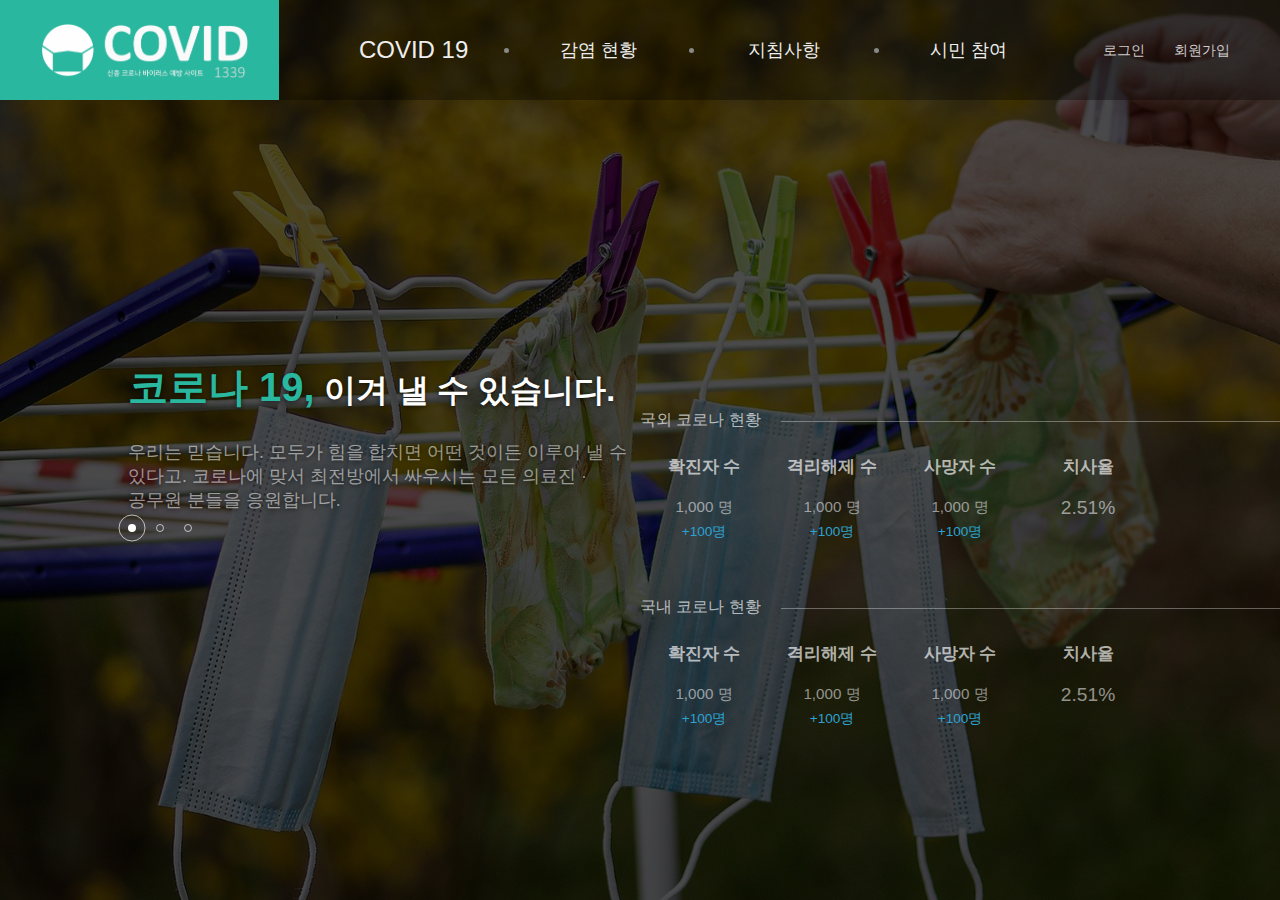
==== index.html @ b7e50344 "Complete index page layout" ====
<!--
    # 디자인 콘셉
    가독성이 높고 세련된 디자인

-->


<!DOCTYPE html>
<html lang="en">
<head>
    <meta charset="UTF-8">
    <meta name="viewport" content="width=device-width, initial-scale=1.0">
    <title>COVID 1339 | 신종 코로나 바이러스</title>
    <link rel="stylesheet" href="css/style.css">
    <link rel="icon" href="images/Slogo.png">
</head>
<body>
    <!-- HEADER -->
    <header class="index">
        <div class="h-100 d-flex justify-content-between align-items-center">
            <a class="logo" href="index.html">
                <img src="./images/Wlogo.png" alt="COVID 1339" height="60">
            </a>
            <nav>
                <div class="nav-item">
                    <a href="#" class="fx-5">COVID 19</a>
                    <div class="sub">
                        <a href="#">코로나 바로알기</a>
                        <a href="#">환자 치료 및 관리</a>
                    </div>
                </div>
                <div class="nav-circle"></div>
                <div class="nav-item">
                    <a href="#">감염 현황</a>
                </div>
                <div class="nav-circle"></div>
                <div class="nav-item">
                    <a href="#">지침사항</a>
                    <div class="sub">
                        <a href="#">일반인</a>
                        <a href="#">입국인 및 해외여행객</a>
                        <a href="#">자가격리자</a>
                        <a href="#">기업 및 시장</a>
                    </div>
                </div>
                <div class="nav-circle"></div>
                <div class="nav-item">
                    <a href="#">시민 참여</a>
                    <div class="sub">
                        <a href="#">시민 우편함</a>
                        <a href="#">잠시 멈춤 캠페인</a>
                    </div>
                </div>
            </nav>
            <div class="auth-area text-white fx-n2 mr-5">
                <a href="#" class="mr-4">로그인</a>
                <a href="#">회원가입</a>
            </div>
        </div>
    </header>
    <!-- /HEADER -->
    <!-- VISUAL -->
    <div class="visual">
        <div class="images">
            <img src="./images/Visual-1.png" alt="image-1">
            <img src="./images/Visual-2.png" alt="image-2">
            <img src="./images/Visual-3.png" alt="image-3">
        </div>
        <div class="contents">
            <!-- TESTS -->
            <div class="texts">
                <div class="text-group">
                    <p class="text-white fx-7 text-shadow font-weight-bolder">
                        <span class="text-green fx-8">코로나 19,</span>
                        이겨 낼 수 있습니다.
                    </p>
                    <p class="text-pale-white fx-2 text-shadow mt-4">
                        우리는 믿습니다. 모두가 힘을 합치면 어떤 것이든 이루어 낼 수 있다고. 
                        코로나에 맞서 최전방에서 싸우시는 모든 의료진 · 공무원 분들을 응원합니다.
                    </p>
                </div>
            </div>
            <!-- SLIDE BUTTON -->
            <div class="buttons">
                <button class="active"></button>
                <button></button>
                <button></button>
            </div>
        </div>
        <!-- TABLES -->
        <div class="tables">
            <!-- 국외 -->
            <div class="table-group">
                <div class="t-title">국외 코로나 현황</div>
                <div class="table">
                    <div class="t-head">확진자 수</div>
                    <div class="t-head">격리해제 수</div>
                    <div class="t-head">사망자 수</div>
                    <div class="t-head">치사율</div>
                    <div class="t-body">
                        <div class="fx-n1 text-pale-white mb-1">1,000 명</div>
                        <div class="fx-n3 text-blue">+100명</div>
                    </div>
                    <div class="t-body">
                        <div class="fx-n1 text-pale-white mb-1">1,000 명</div>
                        <div class="fx-n3 text-blue">+100명</div>
                    </div>
                    <div class="t-body">
                        <div class="fx-n1 text-pale-white mb-1">1,000 명</div>
                        <div class="fx-n3 text-blue">+100명</div>
                    </div>
                    <div class="t-body">
                        <div class="fx-3 text-pale-white mb-1">2.51%</div>
                    </div>
                </div>
            </div>
            <!-- 국내 -->
            <div class="table-group mt-5">
                <div class="t-title">국내 코로나 현황</div>
                <div class="table">
                    <div class="t-head">확진자 수</div>
                    <div class="t-head">격리해제 수</div>
                    <div class="t-head">사망자 수</div>
                    <div class="t-head">치사율</div>
                    <div class="t-body">
                        <div class="fx-n1 text-pale-white mb-1">1,000 명</div>
                        <div class="fx-n3 text-blue">+100명</div>
                    </div>
                    <div class="t-body">
                        <div class="fx-n1 text-pale-white mb-1">1,000 명</div>
                        <div class="fx-n3 text-blue">+100명</div>
                    </div>
                    <div class="t-body">
                        <div class="fx-n1 text-pale-white mb-1">1,000 명</div>
                        <div class="fx-n3 text-blue">+100명</div>
                    </div>
                    <div class="t-body">
                        <div class="fx-3 text-pale-white mb-1">2.51%</div>
                    </div>
                </div>
            </div>
        </div>
    </div>
    <!-- /VISUAL -->
</body>
</html>
---- css/style.css ----
@charset "UTF-8";

* {
    margin: 0;
    padding: 0;
    box-sizing: border-box;
    font-family: "Calibri", "나눔고딕", sans-serif;
    color: #333;
}
ol, ul { list-style: none; }
a, label, button { cursor: pointer; }
a, a:hover { color: inherit; text-decoration: none; }
p { word-break: keep-all; }

.wrap { max-width: calc(100% - 80px); margin: 0 auto; }
.container { max-width: 1140px; margin: 0 auto; }

/* HEADER */

header {
    position: absolute;
    width: 100%;
    height: 100px;
    z-index: 100;
    background-color: #0005; 
}



header .logo {
    display: inline-block;
    height: 100%;
    padding-left: 40px;
    padding-right: 30px;
    display: flex;
    justify-content: center;
    align-items: center;
    background-color: #2ab79f;
}

nav {
    display: flex;
    align-items: center;
    height: 100%;
}

nav .nav-circle {
    width: 5px;
    height: 5px;
    border-radius: 50%;
    background: #888;
}

nav .nav-item {
    width: 180px;
    height: 100%;
    position: relative;
    display: flex;
    justify-content: center;
    align-items: center;
    cursor: pointer;
}

nav .nav-item > a {
    font-size: 1.1rem;
    color: #eee;
}

nav .sub {
    background-color: #fff;
    position: absolute;
    left: calc(50% - 90px);
    top: calc(100% + 20px);
    width: 100%;
    display: flex;
    flex-direction: column;
    transform: translateY(-20px);
    opacity: 0;
    pointer-events: none;
    transition: 0.2s;
}
nav .sub::before {
    content: '';
    position: absolute;
    left: 0;
    top: -20px;
    height: 20px;
    width: 100%;
}
nav .sub::after {
    content: '';
    position: absolute;
    left: 50%;
    top: -5px;
    z-index: -1;
    width: 10px;
    height: 10px;
    background-color: #fff;
    transform: rotate(45deg);
    transform-origin: center center;
}

nav .sub a {
    display: inline-block;
    width: 100%;
    height: 55px;
    line-height: 55px;
    font-size: 0.95rem;
    text-align: center;
    color: #555;
}
nav .sub a:not(:first-child) { border-top: 1px solid #eee; }

.nav-item:hover > a { color: #2ca2d1; }
.nav-item:hover .sub {
    transform: translateY(0);
    opacity: 1;
    transition: 0.3s;
    pointer-events: all;
}
.sub a:hover {
    background-color: #eee;
    color: #2ca2d1;
}



.auth-area a {
    color: #ccc;
}

.auth-area a:hover { color: #fff; }

/* /HEADER */

/* VISUAL */
.visual {
    position: relative;
    width: 100%;
    height: 100vh;
    overflow: hidden;
}
.visual .contents {
    position: absolute;
    left: 10vw;
    top: 40vh;
}

/* VISUAL - images */

.visual .images img::before {
    content: '';
    position: absolute;
    left: 0;
    top: 0;
    width: 100%;
    height: 100px;
    filter: blur(10px);
}

.visual .images, .visual .images img {
    position: absolute;
    width: 100%; height: 100%;
    left: 0; top: 0;
}

.visual .images {
    background-color: #000;
    filter: brightness(30%);
}

.visual .images img {
    object-fit: cover;
    object-position: center top;
    animation: slide 24s infinite;
}

.visual .images img:nth-child(1){ animation-delay: -8s; }
.visual .images img:nth-child(3){ animation-delay: -16s; }

@keyframes slide {
    0%      { transform: translateY(-100%); opacity: 0; }
    20.833% { transform: translateY(-100%); opacity: 0; }
    33.333% { transform: translateY(0%); opacity: 1; }
    54.166% { transform: translateY(0%); opacity: 1; }
    66.666% { transform: translateY(100%); opacity: 0; }
    100%    { transform: translateY(100%); opacity: 0; }
}

/* VISUAL - texts */

.visual .texts {
    position: relative;
    left: 0;
    top: 0;
    width: 40vw;
    height: 9rem;
}

.visual .text-group {
    width: 100%;
    height: 300px;
}

/* VISUAL - buttons */
.visual .buttons {
    margin-top: 20px;
    width: calc(8px * 3 + 20px * 2);
    display: flex;
    justify-content: space-between;
    align-items: center;
}

.visual .buttons button {
    position: relative;
    width: 8px;
    height: 8px;
    border-radius: 50%;
    border: 1px solid #fffa;
    background-color: transparent;
}

.visual .buttons button::after {
    content: '';
    position: absolute;
    left: 50%;
    top: 50%;
    transform: translate(-50%, -50%);
    width: 8px;
    height: 8px;
    border-radius: 50%;
    border: 1px solid #fffa;
    opacity: 0;
    transition: 0.4s;
}

.visual .buttons button.active {
    background-color: #fff;
    border: none;
}

.visual .buttons button.active::after {
    opacity: 1;
    width: 25px;
    height: 25px;
}


/* VISUAL - tables */

.visual .tables {
    position: absolute;
    right: 10vw;
    bottom: 10vh;
    width: 40vw;
    height: 400px;
}

.visual .t-title {
    margin-bottom: 1em;
    color: #fffa;
    position: relative;
    display: inline-block;
}

.visual .t-title::after {
    content: '';
    position: absolute;
    margin-left: 20px;
    left: 100%;
    top: 50%;
    width: 50vw;
    height: 1px;
    background-color: #fff5;
}

.visual .table {
    display: flex;
    flex-wrap: wrap;
}

.visual .table .t-head {
    flex: 0 0 25%;
    max-width: 25%;
    height: 40px;
    line-height: 40px;
    text-align: center;
    font-size: 1.05em;
    font-weight: bolder;
    color: #fffa;
}

.visual .table .t-body {
    flex: 0 0 25%;
    max-width: 25%;
    height: 60px;
    padding: 10px;
    text-align: center;
}

/* /VISUAL */


/* COMMON */
.float-left { float: left; }
.float-right { float: right; }
.clear-both { clear: both; }

.position-absolute { position: absolute; }
.position-relative { position: relative; }

.d-none { display: none; }
.d-block { display: block; }

.d-flex { display: flex; }
.justify-content-center { justify-content: center; }
.justify-content-between { justify-content: space-between; }
.justify-content-around { justify-content: space-around; }
.align-items-start { align-items: flex-start; }
.align-items-center { align-items: center; }
.align-items-end { align-items: flex-end; }

.flex-wrap { flex-wrap : wrap; }
.flex-row-reverse { flex-direction: row-reverse; }
.flex-column { flex-direction: column; }

.flex-center {
    display: flex; justify-content: center; align-items: center;
}

.text-left { text-align: left; }
.text-center { text-align: center; }
.text-right { text-align: right; }

.text-shadow { text-shadow: 0 1px 5px #000a; }

.border { border: 1px solid; }
.border-top { border-top: 1px solid; }
.border-bottom { border-bottom: 1px solid; }
.border-left { border-left: 1px solid; }
.border-right { border-right: 1px solid; }

.bg-white { background-color: #fff; }
.bg-black { background-color: #333; }
.bg-pale-white { background-color: #fcfcfc; }
.bg-pale-black { background-color: #555; }
.bg-muted { background-color: #888; }
.bg-blue { background-color: #2ca2d1; }
.bg-green { background-color: #2ab79f; }

.text-white { color: #fff; }
.text-black { color: #333; }
.text-pale-white { color: #fff8; }
.text-pale-black { color: #555; }
.text-muted { color: #888; }
.text-blue { color: #2ca2d1; }
.text-green { color: #2ab79f; }

.border-white { border-color: #fff; }
.border-black { border-color: #333; }
.border-pale-white { border-color: #fcfcfc; }
.border-pale-black { border-color: #555; }
.border-muted { border-color: #888; }
.border-blue { border-color: #2ca2d1; }
.border-green { border-color: #2ab79f; }

.bg-white { background-color: #fff; }
.bg-black { background-color: #333; }
.bg-pale-white { background-color: #fcfcfc; }
.bg-pale-black { background-color: #555; }
.bg-muted { background-color: #888; }
.bg-blue { background-color: #2ca2d1; }
.bg-green { background-color: #2ab79f; }

.font-weight-bolder { font-weight: bolder; }
.font-weight-bold { font-weight: bold; }
.font-weight-lighter { font-weight: lighter; }


.wx-30 { width: 30px; }
.wx-40 { width: 40px; }
.wx-50 { width: 50px; }
.wx-60 { width: 60px; }
.wx-80 { width: 80px; }
.wx-100 { width: 100px; }
.wx-200 { width: 200px; }
.wx-300 { width: 300px; }
.wx-400 { width: 400px; }
.wx-500 { width: 500px; }

.hx-30 { height: 30px; }
.hx-40 { height: 40px; }
.hx-50 { height: 50px; }
.hx-60 { height: 60px; }
.hx-80 { height: 80px; }
.hx-100 { height: 100px; }
.hx-200 { height: 200px; }
.hx-300 { height: 300px; }
.hx-400 { height: 400px; }
.hx-500 { height: 500px; }

.w-100 { width: 100%; }
.h-100 { height: 100%; }

.fx-n4 { font-size: 0.8rem!important; }
.fx-n3 { font-size: 0.85rem!important; }
.fx-n2 { font-size: 0.9rem!important; }
.fx-n1 { font-size: 0.95rem!important; }

.fx-1 { font-size: 1rem!important; }
.fx-2 { font-size: 1.1rem!important; }
.fx-3 { font-size: 1.2rem!important; }
.fx-4 { font-size: 1.3rem!important; }
.fx-5 { font-size: 1.5rem!important; }
.fx-6 { font-size: 1.7rem!important; }
.fx-7 { font-size: 2rem!important; }
.fx-8 { font-size: 2.5rem!important; }
.fx-9 { font-size: 3rem!important; }


.m-0 { margin: 0!important; }
.m-1 { margin: 5px!important; }
.m-2 { margin: 10px!important; }
.m-3 { margin: 15px!important; }
.m-4 { margin: 25px!important; }
.m-5 { margin: 50px!important; }

.my-0 { margin-top: 0!important; margin-bottom: 0!important; }
.my-1 { margin-top: 5px!important; margin-bottom: 5px!important; }
.my-2 { margin-top: 10px!important; margin-bottom: 10px!important; }
.my-3 { margin-top: 15px!important; margin-bottom: 15px!important; }
.my-4 { margin-top: 25px!important; margin-bottom: 25px!important; }
.my-5 { margin-top: 50px!important; margin-bottom: 50px!important; }

.mx-auto { margin: 0 auto!important; }
.mx-0 { margin-right: 0!important; margin-left: 0!important; }
.mx-1 { margin-right: 5px!important; margin-left: 5px!important; }
.mx-2 { margin-right: 10px!important; margin-left: 10px!important; }
.mx-3 { margin-right: 15px!important; margin-left: 15px!important; }
.mx-4 { margin-right: 25px!important; margin-left: 25px!important; }
.mx-5 { margin-right: 50px!important; margin-left: 50px!important; }

.mt-0 { margin-top: 0!important; }
.mt-1 { margin-top: 5px!important; }
.mt-2 { margin-top: 10px!important; }
.mt-3 { margin-top: 15px!important; }
.mt-4 { margin-top: 25px!important; }
.mt-5 { margin-top: 50px!important; }

.ml-0 { margin-left: 0!important; }
.ml-1 { margin-left: 5px!important; }
.ml-2 { margin-left: 10px!important; }
.ml-3 { margin-left: 15px!important; }
.ml-4 { margin-left: 25px!important; }
.ml-5 { margin-left: 50px!important; }

.mb-0 { margin-bottom: 0!important; }
.mb-1 { margin-bottom: 5px!important; }
.mb-2 { margin-bottom: 10px!important; }
.mb-3 { margin-bottom: 15px!important; }
.mb-4 { margin-bottom: 25px!important; }
.mb-5 { margin-bottom: 50px!important; }

.mr-0 { margin-right: 0!important; }
.mr-1 { margin-right: 5px!important; }
.mr-2 { margin-right: 10px!important; }
.mr-3 { margin-right: 15px!important; }
.mr-4 { margin-right: 25px!important; }
.mr-5 { margin-right: 50px!important; }


.p-0 { padding: 0!important; }
.p-1 { padding: 5px!important; }
.p-2 { padding: 10px!important; }
.p-3 { padding: 15px!important; }
.p-4 { padding: 25px!important; }
.p-5 { padding: 50px!important; }

.py-0 { padding-top: 0!important; padding-bottom: 0!important; }
.py-1 { padding-top: 5px!important; padding-bottom: 5px!important; }
.py-2 { padding-top: 10px!important; padding-bottom: 10px!important; }
.py-3 { padding-top: 15px!important; padding-bottom: 15px!important; }
.py-4 { padding-top: 25px!important; padding-bottom: 25px!important; }
.py-5 { padding-top: 50px!important; padding-bottom: 50px!important; }

.px-auto { padding: 0 auto!important; }
.px-0 { padding-right: 0!important; padding-left: 0!important; }
.px-1 { padding-right: 5px!important; padding-left: 5px!important; }
.px-2 { padding-right: 10px!important; padding-left: 10px!important; }
.px-3 { padding-right: 15px!important; padding-left: 15px!important; }
.px-4 { padding-right: 25px!important; padding-left: 25px!important; }
.px-5 { padding-right: 50px!important; padding-left: 50px!important; }

.pt-0 { padding-top: 0!important; }
.pt-1 { padding-top: 5px!important; }
.pt-2 { padding-top: 10px!important; }
.pt-3 { padding-top: 15px!important; }
.pt-4 { padding-top: 25px!important; }
.pt-5 { padding-top: 50px!important; }

.pl-0 { padding-left: 0!important; }
.pl-1 { padding-left: 5px!important; }
.pl-2 { padding-left: 10px!important; }
.pl-3 { padding-left: 15px!important; }
.pl-4 { padding-left: 25px!important; }
.pl-5 { padding-left: 50px!important; }

.pb-0 { padding-bottom: 0!important; }
.pb-1 { padding-bottom: 5px!important; }
.pb-2 { padding-bottom: 10px!important; }
.pb-3 { padding-bottom: 15px!important; }
.pb-4 { padding-bottom: 25px!important; }
.pb-5 { padding-bottom: 50px!important; }

.pr-0 { padding-right: 0!important; }
.pr-1 { padding-right: 5px!important; }
.pr-2 { padding-right: 10px!important; }
.pr-3 { padding-right: 15px!important; }
.pr-4 { padding-right: 25px!important; }
.pr-5 { padding-right: 50px!important; }


.row { display: flex; flex-wrap: wrap; }

.col-1 { flex: calc(1 * 100 / 12); max-width: calc(1 * 100 / 12); }
.col-2 { flex: calc(2 * 100 / 12); max-width: calc(2 * 100 / 12); }
.col-3 { flex: calc(3 * 100 / 12); max-width: calc(3 * 100 / 12); }
.col-4 { flex: calc(4 * 100 / 12); max-width: calc(4 * 100 / 12); }
.col-5 { flex: calc(5 * 100 / 12); max-width: calc(5 * 100 / 12); }
.col-6 { flex: calc(6 * 100 / 12); max-width: calc(6 * 100 / 12); }
.col-7 { flex: calc(7 * 100 / 12); max-width: calc(7 * 100 / 12); }
.col-8 { flex: calc(8 * 100 / 12); max-width: calc(8 * 100 / 12); }
.col-9 { flex: calc(9 * 100 / 12); max-width: calc(9 * 100 / 12); }
.col-10 { flex: calc(10 * 100 / 12); max-width: calc(10 * 100 / 12); }
.col-11 { flex: calc(11 * 100 / 12); max-width: calc(11 * 100 / 12); }
.col-12 { flex: calc(12 * 100 / 12); max-width: calc(12 * 100 / 12); }


/* /COMMON */
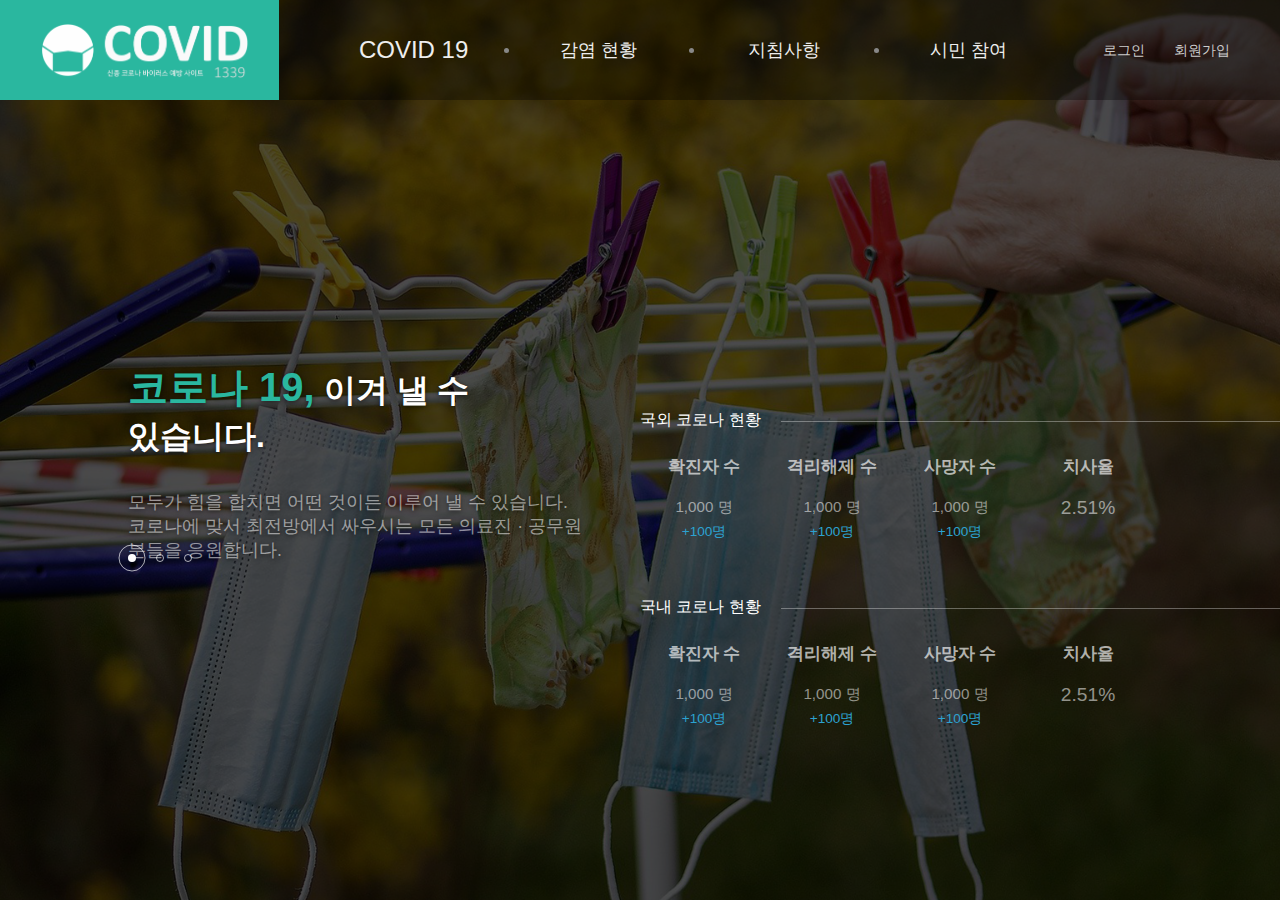
==== commit 402a5aab: "edit visual message" ====
--- a/index.html
+++ b/index.html
@@ -68,20 +68,20 @@
         </div>
         <div class="contents">
             <!-- TESTS -->
-            <div class="texts">
+            <div class="texts pr-4">
                 <div class="text-group">
                     <p class="text-white fx-7 text-shadow font-weight-bolder">
                         <span class="text-green fx-8">코로나 19,</span>
                         이겨 낼 수 있습니다.
                     </p>
-                    <p class="text-pale-white fx-2 text-shadow mt-4">
-                        우리는 믿습니다. 모두가 힘을 합치면 어떤 것이든 이루어 낼 수 있다고. 
+                    <p class="text-pale-white fx-2 text-shadow mt-2 pre-line">
+                        모두가 힘을 합치면 어떤 것이든 이루어 낼 수 있습니다. 
                         코로나에 맞서 최전방에서 싸우시는 모든 의료진 · 공무원 분들을 응원합니다.
                     </p>
                 </div>
             </div>
             <!-- SLIDE BUTTON -->
-            <div class="buttons">
+            <div class="buttons mt-5">
                 <button class="active"></button>
                 <button></button>
                 <button></button>
--- a/css/style.css
+++ b/css/style.css
@@ -204,7 +204,6 @@
 
 /* VISUAL - buttons */
 .visual .buttons {
-    margin-top: 20px;
     width: calc(8px * 3 + 20px * 2);
     display: flex;
     justify-content: space-between;
@@ -258,7 +257,7 @@
 
 .visual .t-title {
     margin-bottom: 1em;
-    color: #fffa;
+    color: #fff;
     position: relative;
     display: inline-block;
 }
@@ -302,6 +301,9 @@
 
 
 /* COMMON */
+.pre-line { white-space: pre-line; }
+.normal-line { white-space: normal; }
+
 .float-left { float: left; }
 .float-right { float: right; }
 .clear-both { clear: both; }
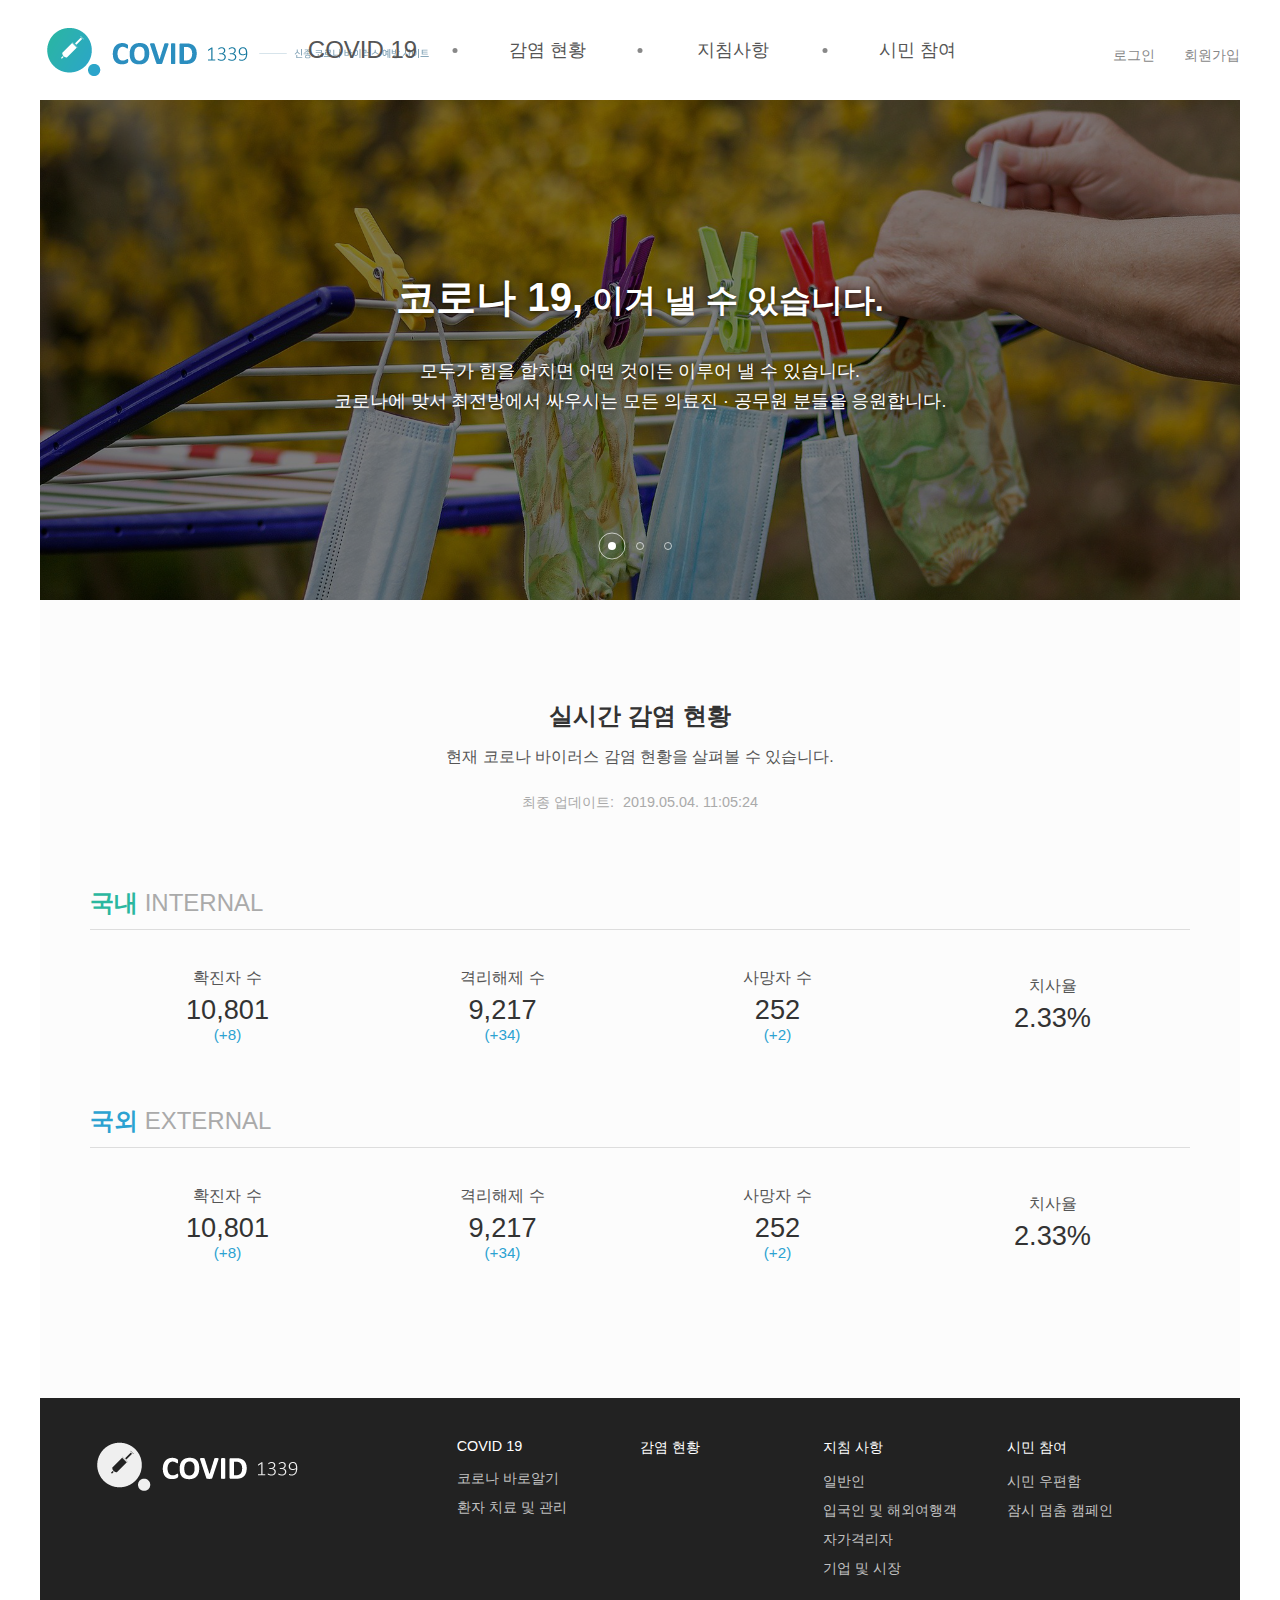
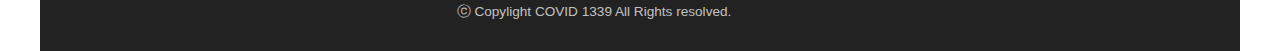
==== commit 64073603: "Add index page(.version 2)" ====
--- a/index.html
+++ b/index.html
@@ -17,11 +17,11 @@
 <body>
     <!-- HEADER -->
     <header class="index">
-        <div class="h-100 d-flex justify-content-between align-items-center">
+        <div class="wrap h-100 d-flex justify-content-between align-items-center">
             <a class="logo" href="index.html">
-                <img src="./images/Wlogo.png" alt="COVID 1339" height="60">
+                <img src="./images/logo.png" alt="COVID 1339">
             </a>
-            <nav>
+            <nav class="position-center">
                 <div class="nav-item">
                     <a href="#" class="fx-5">COVID 19</a>
                     <div class="sub">
@@ -52,95 +52,181 @@
                     </div>
                 </div>
             </nav>
-            <div class="auth-area text-white fx-n2 mr-5">
+            <div class="auth-area text-white fx-n2">
                 <a href="#" class="mr-4">로그인</a>
                 <a href="#">회원가입</a>
             </div>
         </div>
     </header>
     <!-- /HEADER -->
-    <!-- VISUAL -->
-    <div class="visual">
-        <div class="images">
-            <img src="./images/Visual-1.png" alt="image-1">
-            <img src="./images/Visual-2.png" alt="image-2">
-            <img src="./images/Visual-3.png" alt="image-3">
-        </div>
-        <div class="contents">
-            <!-- TESTS -->
-            <div class="texts pr-4">
-                <div class="text-group">
-                    <p class="text-white fx-7 text-shadow font-weight-bolder">
-                        <span class="text-green fx-8">코로나 19,</span>
-                        이겨 낼 수 있습니다.
-                    </p>
-                    <p class="text-pale-white fx-2 text-shadow mt-2 pre-line">
-                        모두가 힘을 합치면 어떤 것이든 이루어 낼 수 있습니다. 
-                        코로나에 맞서 최전방에서 싸우시는 모든 의료진 · 공무원 분들을 응원합니다.
-                    </p>
+    <div class="wrap">
+        <!-- VISUAL -->
+        <div class="visual">
+            <div class="images">
+                <img src="./images/Visual-1.png" alt="image-1">
+                <img src="./images/Visual-2.png" alt="image-2">
+                <img src="./images/Visual-3.png" alt="image-3">
+            </div>
+            <div class="container h-100">
+                <!-- TESTS -->
+                <div class="texts pr-4">
+                    <div class="text-group">
+                        <p class="text-white fx-7 text-shadow font-weight-bolder">
+                            <span class="text-white fx-8">코로나 19,</span>
+                            이겨 낼 수 있습니다.
+                        </p>
+                        <p class="text-white fx-2 text-shadow pre-line">
+                            모두가 힘을 합치면 어떤 것이든 이루어 낼 수 있습니다. 
+                            코로나에 맞서 최전방에서 싸우시는 모든 의료진 · 공무원 분들을 응원합니다.
+                        </p>
+                    </div>
+                    <div class="text-group d-none">
+                        <p class="text-white fx-7 text-shadow font-weight-bolder">
+                            <span class="text-white fx-8">5월 6일부터,</span>
+                             생활 속 거리 두기
+                        </p>
+                        <p class="text-white fx-2 text-shadow pre-line">
+                            코로나 잠복 시기 2주, 아직 방심할 수 없습니다.
+                            방역지침을 준수하여 대한민국이 코로나를 이겨낼 수 있도록 함께해 주세요.
+                        </p>
+                    </div>
+                    <div class="text-group d-none">
+                        <p class="text-white fx-7 text-shadow font-weight-bolder">
+                            <span class="text-white fx-8">생활속 거리 두기,</span>
+                             어떻게 실천하나요?
+                        </p>
+                        <p class="text-white fx-2 text-shadow pre-line">
+                            생활 속 거리 두기는 일상생활과 경제·사회활동을 영위하면서도
+                            감염 예방 활동을 지속해나가는 새로운 일상의 장기적, 지속적 방역체계입니다.
+                        </p>
+                    </div>
                 </div>
             </div>
             <!-- SLIDE BUTTON -->
-            <div class="buttons mt-5">
+            <div class="buttons">
                 <button class="active"></button>
                 <button></button>
                 <button></button>
             </div>
         </div>
+        <!-- /VISUAL -->
         <!-- TABLES -->
-        <div class="tables">
-            <!-- 국외 -->
-            <div class="table-group">
-                <div class="t-title">국외 코로나 현황</div>
-                <div class="table">
-                    <div class="t-head">확진자 수</div>
-                    <div class="t-head">격리해제 수</div>
-                    <div class="t-head">사망자 수</div>
-                    <div class="t-head">치사율</div>
-                    <div class="t-body">
-                        <div class="fx-n1 text-pale-white mb-1">1,000 명</div>
-                        <div class="fx-n3 text-blue">+100명</div>
-                    </div>
-                    <div class="t-body">
-                        <div class="fx-n1 text-pale-white mb-1">1,000 명</div>
-                        <div class="fx-n3 text-blue">+100명</div>
-                    </div>
-                    <div class="t-body">
-                        <div class="fx-n1 text-pale-white mb-1">1,000 명</div>
-                        <div class="fx-n3 text-blue">+100명</div>
-                    </div>
-                    <div class="t-body">
-                        <div class="fx-3 text-pale-white mb-1">2.51%</div>
-                    </div>
-                </div>
-            </div>
-            <!-- 국내 -->
-            <div class="table-group mt-5">
-                <div class="t-title">국내 코로나 현황</div>
-                <div class="table">
-                    <div class="t-head">확진자 수</div>
-                    <div class="t-head">격리해제 수</div>
-                    <div class="t-head">사망자 수</div>
-                    <div class="t-head">치사율</div>
-                    <div class="t-body">
-                        <div class="fx-n1 text-pale-white mb-1">1,000 명</div>
-                        <div class="fx-n3 text-blue">+100명</div>
-                    </div>
-                    <div class="t-body">
-                        <div class="fx-n1 text-pale-white mb-1">1,000 명</div>
-                        <div class="fx-n3 text-blue">+100명</div>
-                    </div>
-                    <div class="t-body">
-                        <div class="fx-n1 text-pale-white mb-1">1,000 명</div>
-                        <div class="fx-n3 text-blue">+100명</div>
-                    </div>
-                    <div class="t-body">
-                        <div class="fx-3 text-pale-white mb-1">2.51%</div>
+        <div class="tables bg-pale-white">
+            <div class="container padding">
+                <div class="mb-5 text-center">
+                    <div class="fx-5 font-weight-bolder">실시간 감염 현황</div>
+                    <p class="mt-3 text-pale-black">현재 코로나 바이러스 감염 현황을 살펴볼 수 있습니다.</p>
+                    <p class="mt-4 text-muted fx-n2">최종 업데이트: <span class="ml-1 text-muted">2019.05.04. 11:05:24</span></p>
+                </div>
+                <div class="py-4">
+                    <div class="fx-5">
+                        <span class="font-weight-bolder text-green">국내</span>
+                        <span class="font-weight-lighter text-muted">INTERNAL</span>
+                    </div>
+                    <hr class="mt-2 mb-4">
+                    <div class="row">
+                        <div class="col-3 hx-100 flex-center flex-column">
+                            <div class="fx-1 text-pale-black">확진자 수</div>
+                            <div class="fx-6 text-black mt-1">10,801</div>
+                            <div class="fx-n1 text-blue">(+8)</div>
+                        </div>
+                        <div class="col-3 hx-100 flex-center flex-column">
+                            <div class="fx-1 text-pale-black">격리해제 수</div>
+                            <div class="fx-6 text-black mt-1">9,217</div>
+                            <div class="fx-n1 text-blue">(+34)</div>
+                        </div>
+                        <div class="col-3 hx-100 flex-center flex-column">
+                            <div class="fx-1 text-pale-black">사망자 수</div>
+                            <div class="fx-6 text-black mt-1">252</div>
+                            <div class="fx-n1 text-blue">(+2)</div>
+                        </div>
+                        <div class="col-3 hx-100 flex-center flex-column">
+                            <div class="fx-1 text-pale-black">치사율</div>
+                            <div class="fx-6 text-black mt-1">2.33%</div>
+                        </div>
+                    </div>
+                    <div class="fx-5 mt-5">
+                        <span class="font-weight-bolder text-blue">국외</span>
+                        <span class="font-weight-lighter text-muted">EXTERNAL</span>
+                    </div>
+                    <hr class="mt-2 mb-4">
+                    <div class="row">
+                        <div class="col-3 hx-100 flex-center flex-column">
+                            <div class="fx-1 text-pale-black">확진자 수</div>
+                            <div class="fx-6 text-black mt-1">10,801</div>
+                            <div class="fx-n1 text-blue">(+8)</div>
+                        </div>
+                        <div class="col-3 hx-100 flex-center flex-column">
+                            <div class="fx-1 text-pale-black">격리해제 수</div>
+                            <div class="fx-6 text-black mt-1">9,217</div>
+                            <div class="fx-n1 text-blue">(+34)</div>
+                        </div>
+                        <div class="col-3 hx-100 flex-center flex-column">
+                            <div class="fx-1 text-pale-black">사망자 수</div>
+                            <div class="fx-6 text-black mt-1">252</div>
+                            <div class="fx-n1 text-blue">(+2)</div>
+                        </div>
+                        <div class="col-3 hx-100 flex-center flex-column">
+                            <div class="fx-1 text-pale-black">치사율</div>
+                            <div class="fx-6 text-black mt-1">2.33%</div>
+                        </div>
                     </div>
                 </div>
             </div>
         </div>
+        <!-- /TABLES -->
+        <!-- FOOTER -->
+        <footer>
+            <div class="container">
+                <div class="row align-items-start">
+                    <div class="col-4">
+                        <img src="./images/Wlogo.png" alt="COVID 1339">
+                    </div>
+                    <div class="col-8">
+                        <div class="d-flex fx-n2 text-pale-white">
+                            <div class="col-3">
+                                <div class="text-white">COVID 19</div>
+                                <div class="text-pale-white mt-3"> 
+                                    <a href="#">코로나 바로알기</a>
+                                </div>
+                                <div class="text-pale-white mt-2"> 
+                                    <a href="#">환자 치료 및 관리</a>
+                                </div>
+                            </div>
+                            <div class="col-3">
+                                <div class="text-white">감염 현황</div>
+                            </div>
+                            <div class="col-3">
+                                <div class="text-white">지침 사항</div>
+                                <div class="text-pale-white mt-3"> 
+                                    <a href="#">일반인</a>
+                                </div>
+                                <div class="text-pale-white mt-2"> 
+                                    <a href="#">입국인 및 해외여행객</a>
+                                </div>
+                                <div class="text-pale-white mt-2"> 
+                                    <a href="#">자가격리자</a>
+                                </div>
+                                <div class="text-pale-white mt-2"> 
+                                    <a href="#">기업 및 시장</a>
+                                </div>
+                            </div>
+                            <div class="col-3">
+                                <div class="text-white">시민 참여</div>
+                                <div class="text-pale-white mt-3"> 
+                                    <a href="#">시민 우편함</a>
+                                </div>
+                                <div class="text-pale-white mt-2"> 
+                                    <a href="#">잠시 멈춤 캠페인</a>
+                                </div>
+                            </div>
+                        </div>
+                        <p class="text-pale-white mt-4 fx-n3">ⓒ Copylight COVID 1339 All Rights resolved.</p>
+                    </div>
+                </div>
+            </div>
+        </footer>
+        <!-- /FOOTER -->
     </div>
-    <!-- /VISUAL -->
 </body>
 </html>--- a/css/style.css
+++ b/css/style.css
@@ -11,31 +11,21 @@
 a, label, button { cursor: pointer; }
 a, a:hover { color: inherit; text-decoration: none; }
 p { word-break: keep-all; }
+hr { width: 100%; height: 1px; border: none; background: #ddd; }
 
 .wrap { max-width: calc(100% - 80px); margin: 0 auto; }
-.container { max-width: 1140px; margin: 0 auto; }
+.container { max-width: 1140px; margin: 0 auto; padding: 0 20px; }
+.padding { padding-top: 100px; padding-bottom: 100px; }
 
 /* HEADER */
 
 header {
-    position: absolute;
     width: 100%;
     height: 100px;
     z-index: 100;
-    background-color: #0005; 
-}
-
-
-
-header .logo {
-    display: inline-block;
-    height: 100%;
-    padding-left: 40px;
-    padding-right: 30px;
-    display: flex;
-    justify-content: center;
-    align-items: center;
-    background-color: #2ab79f;
+    padding-top: 10px;
+    background-color: #fff;
+    position: relative;
 }
 
 nav {
@@ -63,7 +53,22 @@
 
 nav .nav-item > a {
     font-size: 1.1rem;
-    color: #eee;
+    color: #555;
+    position: relative;
+    transition: color 0.3s;
+}
+
+nav .nav-item > a::after {
+    content: '';
+    position: absolute;
+    left: 50%;
+    top: 100%;
+    transform: translateX(-50%);
+    width: 0;
+    height: 2px;
+    margin-top: 5px;
+    background-color: #2ca2d1;
+    transition: width 0.3s;
 }
 
 nav .sub {
@@ -112,6 +117,7 @@
 nav .sub a:not(:first-child) { border-top: 1px solid #eee; }
 
 .nav-item:hover > a { color: #2ca2d1; }
+.nav-item:hover > a::after { width: 100%; }
 .nav-item:hover .sub {
     transform: translateY(0);
     opacity: 1;
@@ -119,17 +125,17 @@
     pointer-events: all;
 }
 .sub a:hover {
-    background-color: #eee;
+    background-color: #f8f8f8;
     color: #2ca2d1;
 }
 
 
 
 .auth-area a {
-    color: #ccc;
-}
-
-.auth-area a:hover { color: #fff; }
+    color: #888;
+}
+
+.auth-area a:hover { color: #333; }
 
 /* /HEADER */
 
@@ -137,13 +143,8 @@
 .visual {
     position: relative;
     width: 100%;
-    height: 100vh;
+    height: 500px;
     overflow: hidden;
-}
-.visual .contents {
-    position: absolute;
-    left: 10vw;
-    top: 40vh;
 }
 
 /* VISUAL - images */
@@ -166,25 +167,12 @@
 
 .visual .images {
     background-color: #000;
-    filter: brightness(30%);
+    filter: brightness(50%);
 }
 
 .visual .images img {
     object-fit: cover;
     object-position: center top;
-    animation: slide 24s infinite;
-}
-
-.visual .images img:nth-child(1){ animation-delay: -8s; }
-.visual .images img:nth-child(3){ animation-delay: -16s; }
-
-@keyframes slide {
-    0%      { transform: translateY(-100%); opacity: 0; }
-    20.833% { transform: translateY(-100%); opacity: 0; }
-    33.333% { transform: translateY(0%); opacity: 1; }
-    54.166% { transform: translateY(0%); opacity: 1; }
-    66.666% { transform: translateY(100%); opacity: 0; }
-    100%    { transform: translateY(100%); opacity: 0; }
 }
 
 /* VISUAL - texts */
@@ -192,14 +180,21 @@
 .visual .texts {
     position: relative;
     left: 0;
-    top: 0;
-    width: 40vw;
-    height: 9rem;
+    top: 50%;
+    transform: translateY(-50%);
+    text-align: center;
+    height: 10rem;
+    overflow: hidden;
 }
 
 .visual .text-group {
-    width: 100%;
-    height: 300px;
+    position: absolute;
+    width: 100%;
+    height: 100%;
+}
+
+.visual p {
+    line-height: 1.7em;
 }
 
 /* VISUAL - buttons */
@@ -208,6 +203,10 @@
     display: flex;
     justify-content: space-between;
     align-items: center;
+    position: absolute;
+    left: 50%;
+    bottom: 50px;
+    transform: translateX(-50%);
 }
 
 .visual .buttons button {
@@ -244,60 +243,16 @@
     height: 25px;
 }
 
-
-/* VISUAL - tables */
-
-.visual .tables {
-    position: absolute;
-    right: 10vw;
-    bottom: 10vh;
-    width: 40vw;
-    height: 400px;
-}
-
-.visual .t-title {
-    margin-bottom: 1em;
-    color: #fff;
-    position: relative;
-    display: inline-block;
-}
-
-.visual .t-title::after {
-    content: '';
-    position: absolute;
-    margin-left: 20px;
-    left: 100%;
-    top: 50%;
-    width: 50vw;
-    height: 1px;
-    background-color: #fff5;
-}
-
-.visual .table {
-    display: flex;
-    flex-wrap: wrap;
-}
-
-.visual .table .t-head {
-    flex: 0 0 25%;
-    max-width: 25%;
-    height: 40px;
-    line-height: 40px;
-    text-align: center;
-    font-size: 1.05em;
-    font-weight: bolder;
-    color: #fffa;
-}
-
-.visual .table .t-body {
-    flex: 0 0 25%;
-    max-width: 25%;
-    height: 60px;
-    padding: 10px;
-    text-align: center;
-}
-
 /* /VISUAL */
+
+/* FOOTER */
+
+footer {
+    padding: 40px 0 30px;
+    background-color: #222;
+}
+
+/* /FOOTER */
 
 
 /* COMMON */
@@ -310,6 +265,7 @@
 
 .position-absolute { position: absolute; }
 .position-relative { position: relative; }
+.position-center { position: absolute; left: 50%; top: 50%; transform: translate(-50%, -50%) }
 
 .d-none { display: none; }
 .d-block { display: block; }
@@ -337,14 +293,14 @@
 .text-shadow { text-shadow: 0 1px 5px #000a; }
 
 .border { border: 1px solid; }
-.border-top { border-top: 1px solid; }
-.border-bottom { border-bottom: 1px solid; }
-.border-left { border-left: 1px solid; }
-.border-right { border-right: 1px solid; }
+.border-top { border-top: 1px solid #555; }
+.border-bottom { border-bottom: 1px solid #555; }
+.border-left { border-left: 1px solid #555; }
+.border-right { border-right: 1px solid #555; }
 
 .bg-white { background-color: #fff; }
 .bg-black { background-color: #333; }
-.bg-pale-white { background-color: #fcfcfc; }
+.bg-pale-white { background-color: #f1f1f1; }
 .bg-pale-black { background-color: #555; }
 .bg-muted { background-color: #888; }
 .bg-blue { background-color: #2ca2d1; }
@@ -352,15 +308,15 @@
 
 .text-white { color: #fff; }
 .text-black { color: #333; }
-.text-pale-white { color: #fff8; }
+.text-pale-white { color: #fffb; }
 .text-pale-black { color: #555; }
-.text-muted { color: #888; }
+.text-muted { color: #aaa; }
 .text-blue { color: #2ca2d1; }
 .text-green { color: #2ab79f; }
 
 .border-white { border-color: #fff; }
 .border-black { border-color: #333; }
-.border-pale-white { border-color: #fcfcfc; }
+.border-pale-white { border-color: #e1e1e1; }
 .border-pale-black { border-color: #555; }
 .border-muted { border-color: #888; }
 .border-blue { border-color: #2ca2d1; }
@@ -524,18 +480,25 @@
 
 .row { display: flex; flex-wrap: wrap; }
 
-.col-1 { flex: calc(1 * 100 / 12); max-width: calc(1 * 100 / 12); }
-.col-2 { flex: calc(2 * 100 / 12); max-width: calc(2 * 100 / 12); }
-.col-3 { flex: calc(3 * 100 / 12); max-width: calc(3 * 100 / 12); }
-.col-4 { flex: calc(4 * 100 / 12); max-width: calc(4 * 100 / 12); }
-.col-5 { flex: calc(5 * 100 / 12); max-width: calc(5 * 100 / 12); }
-.col-6 { flex: calc(6 * 100 / 12); max-width: calc(6 * 100 / 12); }
-.col-7 { flex: calc(7 * 100 / 12); max-width: calc(7 * 100 / 12); }
-.col-8 { flex: calc(8 * 100 / 12); max-width: calc(8 * 100 / 12); }
-.col-9 { flex: calc(9 * 100 / 12); max-width: calc(9 * 100 / 12); }
-.col-10 { flex: calc(10 * 100 / 12); max-width: calc(10 * 100 / 12); }
-.col-11 { flex: calc(11 * 100 / 12); max-width: calc(11 * 100 / 12); }
-.col-12 { flex: calc(12 * 100 / 12); max-width: calc(12 * 100 / 12); }
-
-
-/* /COMMON */+.col-1 { flex: calc(1 * 100% / 12); max-width: calc(1 * 100% / 12); }
+.col-2 { flex: calc(2 * 100% / 12); max-width: calc(2 * 100% / 12); }
+.col-3 { flex: calc(3 * 100% / 12); max-width: calc(3 * 100% / 12); }
+.col-4 { flex: calc(4 * 100% / 12); max-width: calc(4 * 100% / 12); }
+.col-5 { flex: calc(5 * 100% / 12); max-width: calc(5 * 100% / 12); }
+.col-6 { flex: calc(6 * 100% / 12); max-width: calc(6 * 100% / 12); }
+.col-7 { flex: calc(7 * 100% / 12); max-width: calc(7 * 100% / 12); }
+.col-8 { flex: calc(8 * 100% / 12); max-width: calc(8 * 100% / 12); }
+.col-9 { flex: calc(9 * 100% / 12); max-width: calc(9 * 100% / 12); }
+.col-10 { flex: calc(10 * 100% / 12); max-width: calc(10 * 100% / 12); }
+.col-11 { flex: calc(11 * 100% / 12); max-width: calc(11 * 100% / 12); }
+.col-12 { flex: calc(12 * 100% / 12); max-width: calc(12 * 100% / 12); }
+
+
+/* /COMMON */
+
+
+/* Mobile */
+
+@media(max-width: 992px) {
+    .wrap { max-width: 100%; margin: 0 auto; }
+}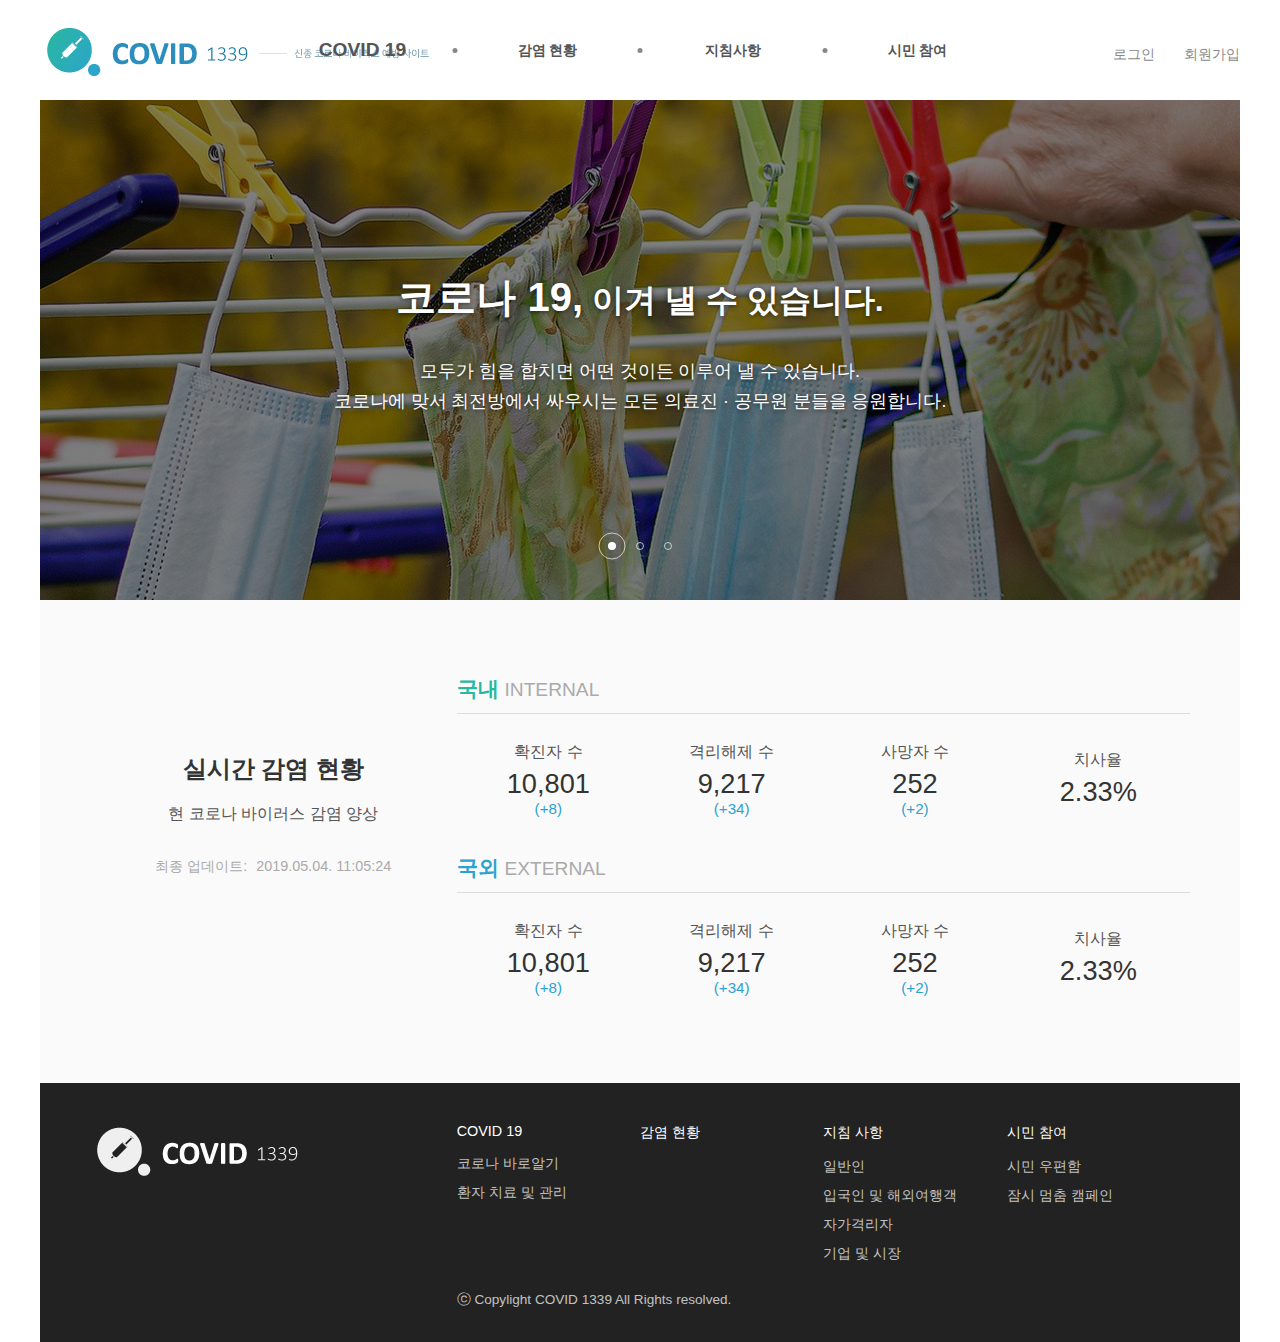
==== commit 8b65b6c4: "add sub pages" ====
--- a/index.html
+++ b/index.html
@@ -23,10 +23,10 @@
             </a>
             <nav class="position-center">
                 <div class="nav-item">
-                    <a href="#" class="fx-5">COVID 19</a>
+                    <a href="sub1.html" class="fx-3">COVID 19</a>
                     <div class="sub">
-                        <a href="#">코로나 바로알기</a>
-                        <a href="#">환자 치료 및 관리</a>
+                        <a href="sub1.html">코로나 바로알기</a>
+                        <a href="sub2.html">환자 치료 및 관리</a>
                     </div>
                 </div>
                 <div class="nav-circle"></div>
@@ -63,9 +63,9 @@
         <!-- VISUAL -->
         <div class="visual">
             <div class="images">
-                <img src="./images/Visual-1.png" alt="image-1">
-                <img src="./images/Visual-2.png" alt="image-2">
-                <img src="./images/Visual-3.png" alt="image-3">
+                <img src="./images/visual-md-1.png" alt="image-1">
+                <img src="./images/visual-md-2.png" alt="image-2">
+                <img src="./images/visual-md-3.png" alt="image-3">
             </div>
             <div class="container h-100">
                 <!-- TESTS -->
@@ -112,63 +112,65 @@
         <!-- /VISUAL -->
         <!-- TABLES -->
         <div class="tables bg-pale-white">
-            <div class="container padding">
-                <div class="mb-5 text-center">
-                    <div class="fx-5 font-weight-bolder">실시간 감염 현황</div>
-                    <p class="mt-3 text-pale-black">현재 코로나 바이러스 감염 현황을 살펴볼 수 있습니다.</p>
-                    <p class="mt-4 text-muted fx-n2">최종 업데이트: <span class="ml-1 text-muted">2019.05.04. 11:05:24</span></p>
-                </div>
-                <div class="py-4">
-                    <div class="fx-5">
-                        <span class="font-weight-bolder text-green">국내</span>
-                        <span class="font-weight-lighter text-muted">INTERNAL</span>
-                    </div>
-                    <hr class="mt-2 mb-4">
-                    <div class="row">
-                        <div class="col-3 hx-100 flex-center flex-column">
-                            <div class="fx-1 text-pale-black">확진자 수</div>
-                            <div class="fx-6 text-black mt-1">10,801</div>
-                            <div class="fx-n1 text-blue">(+8)</div>
-                        </div>
-                        <div class="col-3 hx-100 flex-center flex-column">
-                            <div class="fx-1 text-pale-black">격리해제 수</div>
-                            <div class="fx-6 text-black mt-1">9,217</div>
-                            <div class="fx-n1 text-blue">(+34)</div>
-                        </div>
-                        <div class="col-3 hx-100 flex-center flex-column">
-                            <div class="fx-1 text-pale-black">사망자 수</div>
-                            <div class="fx-6 text-black mt-1">252</div>
-                            <div class="fx-n1 text-blue">(+2)</div>
-                        </div>
-                        <div class="col-3 hx-100 flex-center flex-column">
-                            <div class="fx-1 text-pale-black">치사율</div>
-                            <div class="fx-6 text-black mt-1">2.33%</div>
-                        </div>
-                    </div>
-                    <div class="fx-5 mt-5">
-                        <span class="font-weight-bolder text-blue">국외</span>
-                        <span class="font-weight-lighter text-muted">EXTERNAL</span>
-                    </div>
-                    <hr class="mt-2 mb-4">
-                    <div class="row">
-                        <div class="col-3 hx-100 flex-center flex-column">
-                            <div class="fx-1 text-pale-black">확진자 수</div>
-                            <div class="fx-6 text-black mt-1">10,801</div>
-                            <div class="fx-n1 text-blue">(+8)</div>
-                        </div>
-                        <div class="col-3 hx-100 flex-center flex-column">
-                            <div class="fx-1 text-pale-black">격리해제 수</div>
-                            <div class="fx-6 text-black mt-1">9,217</div>
-                            <div class="fx-n1 text-blue">(+34)</div>
-                        </div>
-                        <div class="col-3 hx-100 flex-center flex-column">
-                            <div class="fx-1 text-pale-black">사망자 수</div>
-                            <div class="fx-6 text-black mt-1">252</div>
-                            <div class="fx-n1 text-blue">(+2)</div>
-                        </div>
-                        <div class="col-3 hx-100 flex-center flex-column">
-                            <div class="fx-1 text-pale-black">치사율</div>
-                            <div class="fx-6 text-black mt-1">2.33%</div>
+            <div class="container py-5">
+                <div class="row align-items-center">
+                    <div class="col-4 mb-5 text-center">
+                        <div class="fx-5 font-weight-bolder">실시간 감염 현황</div>
+                        <p class="mt-3 text-pale-black">현 코로나 바이러스 감염 양상</p>
+                        <p class="mt-4 text-muted fx-n2">최종 업데이트: <span class="ml-1 text-muted">2019.05.04. 11:05:24</span></p>
+                    </div>
+                    <div class="col-8 py-4">
+                        <div class="fx-4">
+                            <span class="font-weight-bolder text-green">국내</span>
+                            <span class="font-weight-lighter text-muted fx-3">INTERNAL</span>
+                        </div>
+                        <hr class="mt-2 mb-3">
+                        <div class="row">
+                            <div class="col-3 hx-100 flex-center flex-column">
+                                <div class="fx-1 text-pale-black">확진자 수</div>
+                                <div class="fx-6 text-black mt-1">10,801</div>
+                                <div class="fx-n1 text-blue">(+8)</div>
+                            </div>
+                            <div class="col-3 hx-100 flex-center flex-column">
+                                <div class="fx-1 text-pale-black">격리해제 수</div>
+                                <div class="fx-6 text-black mt-1">9,217</div>
+                                <div class="fx-n1 text-blue">(+34)</div>
+                            </div>
+                            <div class="col-3 hx-100 flex-center flex-column">
+                                <div class="fx-1 text-pale-black">사망자 수</div>
+                                <div class="fx-6 text-black mt-1">252</div>
+                                <div class="fx-n1 text-blue">(+2)</div>
+                            </div>
+                            <div class="col-3 hx-100 flex-center flex-column">
+                                <div class="fx-1 text-pale-black">치사율</div>
+                                <div class="fx-6 text-black mt-1">2.33%</div>
+                            </div>
+                        </div>
+                        <div class="fx-4 mt-4">
+                            <span class="font-weight-bolder text-blue">국외</span>
+                            <span class="font-weight-lighter text-muted fx-3">EXTERNAL</span>
+                        </div>
+                        <hr class="mt-2 mb-3">
+                        <div class="row">
+                            <div class="col-3 hx-100 flex-center flex-column">
+                                <div class="fx-1 text-pale-black">확진자 수</div>
+                                <div class="fx-6 text-black mt-1">10,801</div>
+                                <div class="fx-n1 text-blue">(+8)</div>
+                            </div>
+                            <div class="col-3 hx-100 flex-center flex-column">
+                                <div class="fx-1 text-pale-black">격리해제 수</div>
+                                <div class="fx-6 text-black mt-1">9,217</div>
+                                <div class="fx-n1 text-blue">(+34)</div>
+                            </div>
+                            <div class="col-3 hx-100 flex-center flex-column">
+                                <div class="fx-1 text-pale-black">사망자 수</div>
+                                <div class="fx-6 text-black mt-1">252</div>
+                                <div class="fx-n1 text-blue">(+2)</div>
+                            </div>
+                            <div class="col-3 hx-100 flex-center flex-column">
+                                <div class="fx-1 text-pale-black">치사율</div>
+                                <div class="fx-6 text-black mt-1">2.33%</div>
+                            </div>
                         </div>
                     </div>
                 </div>
@@ -187,10 +189,10 @@
                             <div class="col-3">
                                 <div class="text-white">COVID 19</div>
                                 <div class="text-pale-white mt-3"> 
-                                    <a href="#">코로나 바로알기</a>
-                                </div>
-                                <div class="text-pale-white mt-2"> 
-                                    <a href="#">환자 치료 및 관리</a>
+                                    <a href="sub1.html">코로나 바로알기</a>
+                                </div>
+                                <div class="text-pale-white mt-2"> 
+                                    <a href="sub2.html">환자 치료 및 관리</a>
                                 </div>
                             </div>
                             <div class="col-3">
--- a/css/style.css
+++ b/css/style.css
@@ -10,7 +10,7 @@
 ol, ul { list-style: none; }
 a, label, button { cursor: pointer; }
 a, a:hover { color: inherit; text-decoration: none; }
-p { word-break: keep-all; }
+p { word-break: keep-all; line-height: 1.8em; }
 hr { width: 100%; height: 1px; border: none; background: #ddd; }
 
 .wrap { max-width: calc(100% - 80px); margin: 0 auto; }
@@ -52,10 +52,11 @@
 }
 
 nav .nav-item > a {
-    font-size: 1.1rem;
+    font-size: 0.9rem;
     color: #555;
     position: relative;
     transition: color 0.3s;
+    font-weight: bold;
 }
 
 nav .nav-item > a::after {
@@ -110,7 +111,7 @@
     width: 100%;
     height: 55px;
     line-height: 55px;
-    font-size: 0.95rem;
+    font-size: 0.85rem;
     text-align: center;
     color: #555;
 }
@@ -133,6 +134,7 @@
 
 .auth-area a {
     color: #888;
+    font-size: 0.85rem;
 }
 
 .auth-area a:hover { color: #333; }
@@ -145,6 +147,10 @@
     width: 100%;
     height: 500px;
     overflow: hidden;
+}
+
+.visual.sub {
+    height: 300px;
 }
 
 /* VISUAL - images */
@@ -259,6 +265,9 @@
 .pre-line { white-space: pre-line; }
 .normal-line { white-space: normal; }
 
+.fit-cover { object-fit: cover; }
+.fit-contain { object-fit: contain; }
+
 .float-left { float: left; }
 .float-right { float: right; }
 .clear-both { clear: both; }
@@ -269,6 +278,8 @@
 
 .d-none { display: none; }
 .d-block { display: block; }
+.d-inline-block { display: inline-block; }
+.d-inline-flex { display: inline-flex; }
 
 .d-flex { display: flex; }
 .justify-content-center { justify-content: center; }
@@ -300,9 +311,9 @@
 
 .bg-white { background-color: #fff; }
 .bg-black { background-color: #333; }
-.bg-pale-white { background-color: #f1f1f1; }
+.bg-pale-white { background-color: #fafafa; }
 .bg-pale-black { background-color: #555; }
-.bg-muted { background-color: #888; }
+.bg-muted { background-color: #fafafa; }
 .bg-blue { background-color: #2ca2d1; }
 .bg-green { background-color: #2ab79f; }
 
@@ -321,14 +332,6 @@
 .border-muted { border-color: #888; }
 .border-blue { border-color: #2ca2d1; }
 .border-green { border-color: #2ab79f; }
-
-.bg-white { background-color: #fff; }
-.bg-black { background-color: #333; }
-.bg-pale-white { background-color: #fcfcfc; }
-.bg-pale-black { background-color: #555; }
-.bg-muted { background-color: #888; }
-.bg-blue { background-color: #2ca2d1; }
-.bg-green { background-color: #2ab79f; }
 
 .font-weight-bolder { font-weight: bolder; }
 .font-weight-bold { font-weight: bold; }
@@ -352,6 +355,7 @@
 .hx-60 { height: 60px; }
 .hx-80 { height: 80px; }
 .hx-100 { height: 100px; }
+.hx-150 { height: 150px; }
 .hx-200 { height: 200px; }
 .hx-300 { height: 300px; }
 .hx-400 { height: 400px; }
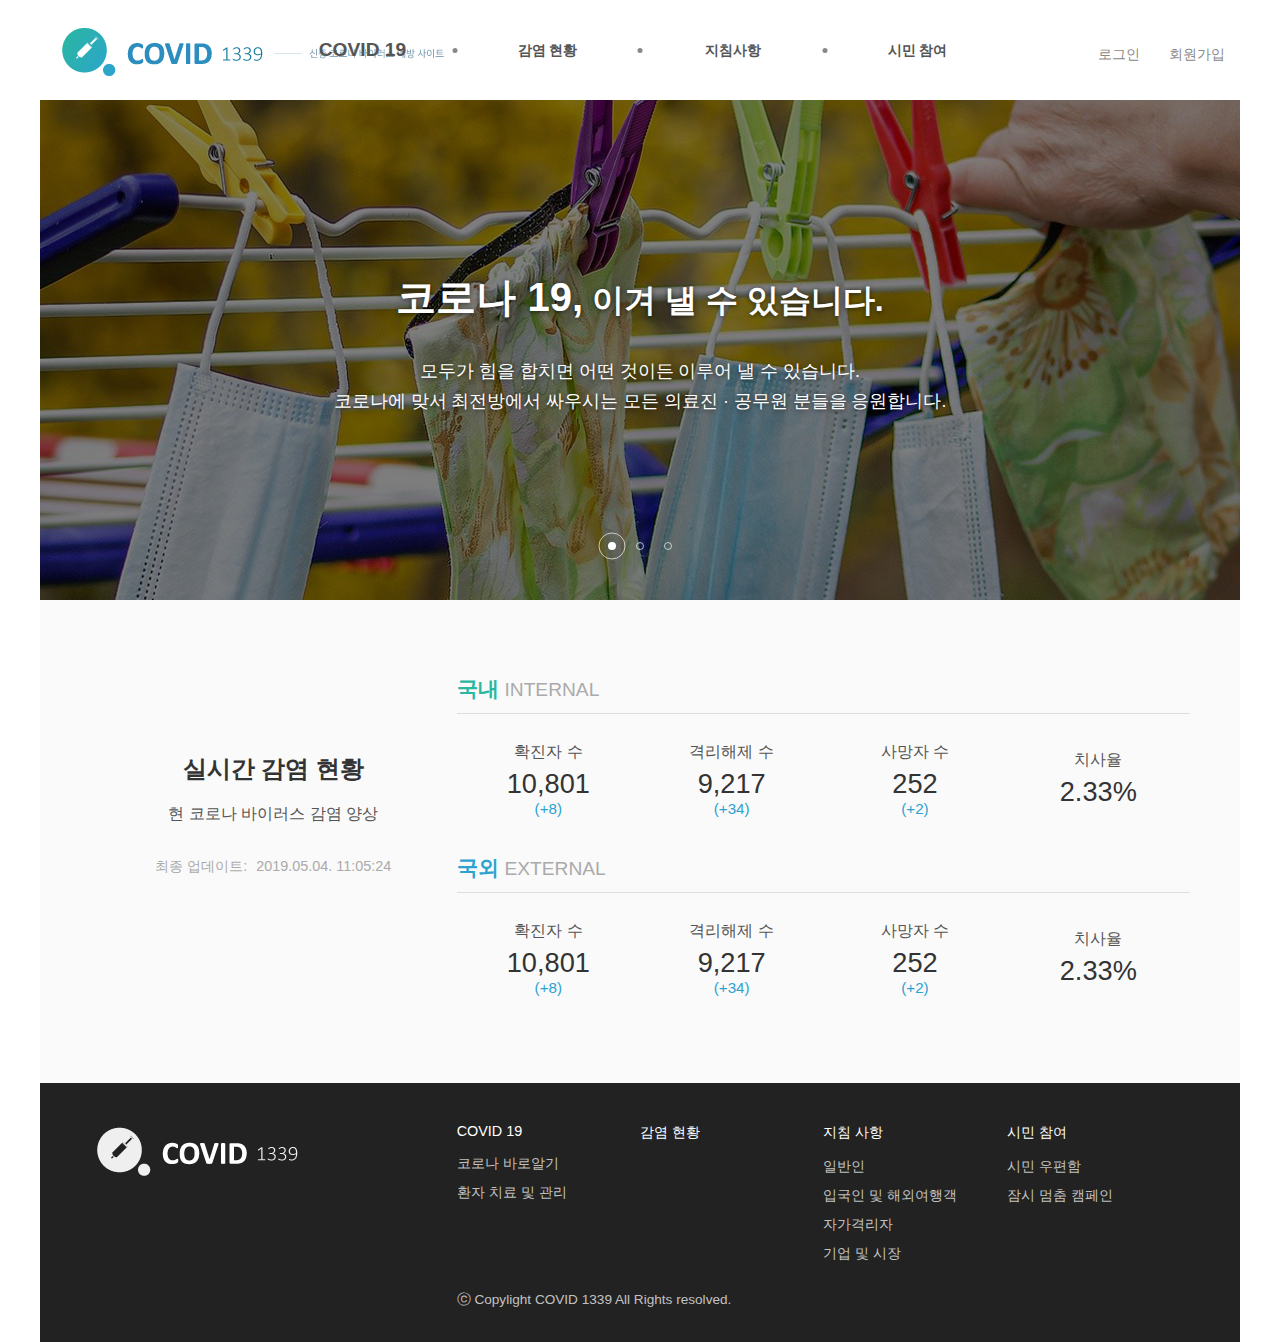
==== commit 139ed6b5: "add mobile-nav" ====
--- a/index.html
+++ b/index.html
@@ -16,12 +16,13 @@
 </head>
 <body>
     <!-- HEADER -->
+    <input type="checkbox" id="nav-open" hidden>
     <header class="index">
-        <div class="wrap h-100 d-flex justify-content-between align-items-center">
+        <div class="wrap h-100 d-flex justify-content-between align-items-center px-3">
             <a class="logo" href="index.html">
                 <img src="./images/logo.png" alt="COVID 1339">
             </a>
-            <nav class="position-center">
+            <nav class="position-center d-sm-none">
                 <div class="nav-item">
                     <a href="sub1.html" class="fx-3">COVID 19</a>
                     <div class="sub">
@@ -52,10 +53,47 @@
                     </div>
                 </div>
             </nav>
-            <div class="auth-area text-white fx-n2">
+            <div class="auth-area text-white fx-n2 d-sm-none">
                 <a href="#" class="mr-4">로그인</a>
                 <a href="#">회원가입</a>
             </div>
+            <div class="m-nav d-none d-sm-block">
+                <div class="nav-item has-sub">
+                    <a href="sub1.html" class="fx-3">COVID 19</a>
+                    <div class="sub">
+                        <a href="sub1.html">코로나 바로알기</a>
+                        <a href="sub2.html">환자 치료 및 관리</a>
+                    </div>
+                </div>
+                <div class="nav-item">
+                    <a href="#">감염 현황</a>
+                </div>
+                <div class="nav-item has-sub">
+                    <a href="#">지침사항</a>
+                    <div class="sub">
+                        <a href="#">일반인</a>
+                        <a href="#">입국인 및 해외여행객</a>
+                        <a href="#">자가격리자</a>
+                        <a href="#">기업 및 시장</a>
+                    </div>
+                </div>
+                <div class="nav-item has-sub">
+                    <a href="#">시민 참여</a>
+                    <div class="sub">
+                        <a href="#">시민 우편함</a>
+                        <a href="#">잠시 멈춤 캠페인</a>
+                    </div>
+                </div>
+                <div class="m-auth-area text-white fx-n2 d-sm-none">
+                    <a href="#" class="mr-4">로그인</a>
+                    <a href="#">회원가입</a>
+                </div>
+            </div>
+            <label for="nav-open" class="btn-menu d-none d-sm-block">
+                <span class="d-block"></span>
+                <span class="d-block"></span>
+                <span class="d-block"></span>
+            </label>
         </div>
     </header>
     <!-- /HEADER -->
@@ -103,7 +141,7 @@
                 </div>
             </div>
             <!-- SLIDE BUTTON -->
-            <div class="buttons">
+            <div class="buttons mt-5">
                 <button class="active"></button>
                 <button></button>
                 <button></button>
@@ -114,12 +152,12 @@
         <div class="tables bg-pale-white">
             <div class="container py-5">
                 <div class="row align-items-center">
-                    <div class="col-4 mb-5 text-center">
+                    <div class="col-4 col-sm-12 mb-5 text-center">
                         <div class="fx-5 font-weight-bolder">실시간 감염 현황</div>
                         <p class="mt-3 text-pale-black">현 코로나 바이러스 감염 양상</p>
                         <p class="mt-4 text-muted fx-n2">최종 업데이트: <span class="ml-1 text-muted">2019.05.04. 11:05:24</span></p>
                     </div>
-                    <div class="col-8 py-4">
+                    <div class="col-8 col-sm-12 py-4">
                         <div class="fx-4">
                             <span class="font-weight-bolder text-green">국내</span>
                             <span class="font-weight-lighter text-muted fx-3">INTERNAL</span>
@@ -181,49 +219,49 @@
         <footer>
             <div class="container">
                 <div class="row align-items-start">
-                    <div class="col-4">
+                    <div class="col-4 d-sm-none">
                         <img src="./images/Wlogo.png" alt="COVID 1339">
                     </div>
-                    <div class="col-8">
+                    <div class="col-8 col-sm-12 mt-sm-4">
                         <div class="d-flex fx-n2 text-pale-white">
                             <div class="col-3">
-                                <div class="text-white">COVID 19</div>
-                                <div class="text-pale-white mt-3"> 
+                                <div class="text-white text-sm-center">COVID 19</div>
+                                <div class="text-pale-white d-sm-none mt-3"> 
                                     <a href="sub1.html">코로나 바로알기</a>
                                 </div>
-                                <div class="text-pale-white mt-2"> 
+                                <div class="text-pale-white d-sm-none mt-2"> 
                                     <a href="sub2.html">환자 치료 및 관리</a>
                                 </div>
                             </div>
                             <div class="col-3">
-                                <div class="text-white">감염 현황</div>
-                            </div>
-                            <div class="col-3">
-                                <div class="text-white">지침 사항</div>
-                                <div class="text-pale-white mt-3"> 
+                                <div class="text-white text-sm-center">감염 현황</div>
+                            </div>
+                            <div class="col-3">
+                                <div class="text-white text-sm-center">지침 사항</div>
+                                <div class="text-pale-white d-sm-none mt-3"> 
                                     <a href="#">일반인</a>
                                 </div>
-                                <div class="text-pale-white mt-2"> 
+                                <div class="text-pale-white d-sm-none mt-2"> 
                                     <a href="#">입국인 및 해외여행객</a>
                                 </div>
-                                <div class="text-pale-white mt-2"> 
+                                <div class="text-pale-white d-sm-none mt-2"> 
                                     <a href="#">자가격리자</a>
                                 </div>
-                                <div class="text-pale-white mt-2"> 
+                                <div class="text-pale-white d-sm-none mt-2"> 
                                     <a href="#">기업 및 시장</a>
                                 </div>
                             </div>
                             <div class="col-3">
-                                <div class="text-white">시민 참여</div>
-                                <div class="text-pale-white mt-3"> 
+                                <div class="text-white text-sm-center">시민 참여</div>
+                                <div class="text-pale-white d-sm-none mt-3"> 
                                     <a href="#">시민 우편함</a>
                                 </div>
-                                <div class="text-pale-white mt-2"> 
+                                <div class="text-pale-white d-sm-none mt-2"> 
                                     <a href="#">잠시 멈춤 캠페인</a>
                                 </div>
                             </div>
                         </div>
-                        <p class="text-pale-white mt-4 fx-n3">ⓒ Copylight COVID 1339 All Rights resolved.</p>
+                        <p class="text-pale-white mt-4 fx-n3 text-sm-center">ⓒ Copylight COVID 1339 All Rights resolved.</p>
                     </div>
                 </div>
             </div>
--- a/css/style.css
+++ b/css/style.css
@@ -117,15 +117,15 @@
 }
 nav .sub a:not(:first-child) { border-top: 1px solid #eee; }
 
-.nav-item:hover > a { color: #2ca2d1; }
-.nav-item:hover > a::after { width: 100%; }
-.nav-item:hover .sub {
+nav .nav-item:hover > a { color: #2ca2d1; }
+nav .nav-item:hover > a::after { width: 100%; }
+nav .nav-item:hover .sub {
     transform: translateY(0);
     opacity: 1;
     transition: 0.3s;
     pointer-events: all;
 }
-.sub a:hover {
+nav .sub a:hover {
     background-color: #f8f8f8;
     color: #2ca2d1;
 }
@@ -259,6 +259,100 @@
 }
 
 /* /FOOTER */
+
+
+/* MOBILE */
+
+.btn-menu {
+    position: relative;
+    display: inline-block;
+    width: 64px;
+    height: 64px;
+    transition: 0.3s;
+}
+
+.btn-menu span {
+    width: 50%;
+    height: 1px;
+    position: absolute;
+    left: 50%;
+    top: 50%;
+    transform: translate(-50%, -50%);
+    background-color: #2ca2d1;
+    transition: 0.3s;
+}
+
+.btn-menu span:nth-child(1) { margin-top: -10px; }
+.btn-menu span:nth-child(3) { margin-top: 10px; }
+
+
+.m-nav {
+    position: absolute;
+    left: 0;
+    top: 100%;
+    background-color: #fff;
+    width: 100%;
+    opacity: 0;
+    transform: translateY(-50px);
+    transition: 0.3s;
+    z-index: -1;
+}
+
+.m-nav .nav-item a {
+    border-top: 1px solid #eee;
+    white-space: nowrap;
+    color: #555;
+}
+
+.m-nav .nav-item a:hover {
+    background-color: #f8f8f8;
+    color: #2ca2d1;
+}
+
+.m-nav .nav-item > a {
+    display: inline-block;
+    width: 100%;
+    height: 50px;
+    line-height: 50px;
+    padding-left: 30px;
+}
+
+.m-nav .sub {
+    display: flex;
+    flex-direction: column;
+}
+
+.m-nav .sub a {
+    display: inline-block;
+    width: 100%;
+    height: 40px;
+    line-height: 40px;
+    padding-left: 50px;
+}
+
+.m-nav .m-auth-area {
+    height: 40px;
+    display: flex;
+    align-items: center;
+    padding: 0 30px;
+    border-top: 1px solid #eee;
+}
+
+.m-nav .m-auth-area a {
+    color: #555;
+}
+
+
+#nav-open:checked ~ header .btn-menu { transform: rotate(90deg); }
+#nav-open:checked ~ header .btn-menu span:nth-child(1) { transform: translate(-50%, -50%) rotate(45deg); margin-top: 0; }
+#nav-open:checked ~ header .btn-menu span:nth-child(2) { transform: translate(-50%, -50%) rotate(45deg); opacity: 0; }
+#nav-open:checked ~ header .btn-menu span:nth-child(3) { transform: translate(-50%, -50%) rotate(-45deg); margin-top: 0; }
+
+#nav-open:checked ~ header .m-nav { transform: translateY(0); opacity: 1; }
+
+
+
+/* /MOBILE */
 
 
 /* COMMON */
@@ -505,4 +599,247 @@
 
 @media(max-width: 992px) {
     .wrap { max-width: 100%; margin: 0 auto; }
+
+    header { height: 80px; }
+
+    .visual .texts { height: 13em; }
+
+    /* COMMON */
+    .pre-line-sm { white-space: pre-line; }
+    .normal-line-sm { white-space: normal; }
+
+    .fit-sm-cover { object-fit: cover; }
+    .fit-sm-contain { object-fit: contain; }
+
+    .float-sm-left { float: left; }
+    .float-sm-right { float: right; }
+    .clear-sm-both { clear: both; }
+
+    .position-sm-absolute { position: absolute; }
+    .position-sm-relative { position: relative; }
+    .position-sm-center { position: absolute; left: 50%; top: 50%; transform: translate(-50%, -50%) }
+
+    .d-sm-none { display: none; }
+    .d-sm-block { display: block; }
+    .d-sm-inline-block { display: inline-block; }
+    .d-sm-inline-flex { display: inline-flex; }
+
+    .d-sm-flex { display: flex; }
+    .justify-content-sm-center { justify-content: center; }
+    .justify-content-sm-between { justify-content: space-between; }
+    .justify-content-sm-around { justify-content: space-around; }
+    .align-items-sm-start { align-items: flex-start; }
+    .align-items-sm-center { align-items: center; }
+    .align-items-sm-end { align-items: flex-end; }
+
+    .flex-sm-wrap { flex-wrap : wrap; }
+    .flex-sm-row-reverse { flex-direction: row-reverse; }
+    .flex-sm-column { flex-direction: column; }
+
+    .flex-sm-center {
+        display: flex; justify-content: center; align-items: center;
+    }
+
+    .text-sm-left { text-align: left; }
+    .text-sm-center { text-align: center; }
+    .text-sm-right { text-align: right; }
+
+    .text-sm-shadow { text-shadow: 0 1px 5px #000a; }
+
+    .border-sm { border: 1px solid; }
+    .border-sm-top { border-top: 1px solid #555; }
+    .border-sm-bottom { border-bottom: 1px solid #555; }
+    .border-sm-left { border-left: 1px solid #555; }
+    .border-sm-right { border-right: 1px solid #555; }
+
+    .bg-sm-white { background-color: #fff; }
+    .bg-sm-black { background-color: #333; }
+    .bg-sm-pale-white { background-color: #fafafa; }
+    .bg-sm-pale-black { background-color: #555; }
+    .bg-sm-muted { background-color: #fafafa; }
+    .bg-sm-blue { background-color: #2ca2d1; }
+    .bg-sm-green { background-color: #2ab79f; }
+
+    .text-sm-white { color: #fff; }
+    .text-sm-black { color: #333; }
+    .text-sm-pale-white { color: #fffb; }
+    .text-sm-pale-black { color: #555; }
+    .text-sm-muted { color: #aaa; }
+    .text-sm-blue { color: #2ca2d1; }
+    .text-sm-green { color: #2ab79f; }
+
+    .border-sm-white { border-color: #fff; }
+    .border-sm-black { border-color: #333; }
+    .border-sm-pale-white { border-color: #e1e1e1; }
+    .border-sm-pale-black { border-color: #555; }
+    .border-sm-muted { border-color: #888; }
+    .border-sm-blue { border-color: #2ca2d1; }
+    .border-sm-green { border-color: #2ab79f; }
+
+    .font-weight-sm-bolder { font-weight: bolder; }
+    .font-weight-sm-bold { font-weight: bold; }
+    .font-weight-sm-lighter { font-weight: lighter; }
+
+
+    .wx-sm-30 { width: 30px; }
+    .wx-sm-40 { width: 40px; }
+    .wx-sm-50 { width: 50px; }
+    .wx-sm-60 { width: 60px; }
+    .wx-sm-80 { width: 80px; }
+    .wx-sm-100 { width: 100px; }
+    .wx-sm-200 { width: 200px; }
+    .wx-sm-300 { width: 300px; }
+    .wx-sm-400 { width: 400px; }
+    .wx-sm-500 { width: 500px; }
+
+    .hx-sm-30 { height: 30px; }
+    .hx-sm-40 { height: 40px; }
+    .hx-sm-50 { height: 50px; }
+    .hx-sm-60 { height: 60px; }
+    .hx-sm-80 { height: 80px; }
+    .hx-sm-100 { height: 100px; }
+    .hx-sm-150 { height: 150px; }
+    .hx-sm-200 { height: 200px; }
+    .hx-sm-300 { height: 300px; }
+    .hx-sm-400 { height: 400px; }
+    .hx-sm-500 { height: 500px; }
+
+    .w-sm-100 { width: 100%; }
+    .h-sm-100 { height: 100%; }
+
+    .fx-sm-n4 { font-size: 0.8rem!important; }
+    .fx-sm-n3 { font-size: 0.85rem!important; }
+    .fx-sm-n2 { font-size: 0.9rem!important; }
+    .fx-sm-n1 { font-size: 0.95rem!important; }
+
+    .fx-sm-1 { font-size: 1rem!important; }
+    .fx-sm-2 { font-size: 1.1rem!important; }
+    .fx-sm-3 { font-size: 1.2rem!important; }
+    .fx-sm-4 { font-size: 1.3rem!important; }
+    .fx-sm-5 { font-size: 1.5rem!important; }
+    .fx-sm-6 { font-size: 1.7rem!important; }
+    .fx-sm-7 { font-size: 2rem!important; }
+    .fx-sm-8 { font-size: 2.5rem!important; }
+    .fx-sm-9 { font-size: 3rem!important; }
+
+
+    .m-sm-0 { margin: 0!important; }
+    .m-sm-1 { margin: 5px!important; }
+    .m-sm-2 { margin: 10px!important; }
+    .m-sm-3 { margin: 15px!important; }
+    .m-sm-4 { margin: 25px!important; }
+    .m-sm-5 { margin: 50px!important; }
+
+    .my-sm-0 { margin-top: 0!important; margin-bottom: 0!important; }
+    .my-sm-1 { margin-top: 5px!important; margin-bottom: 5px!important; }
+    .my-sm-2 { margin-top: 10px!important; margin-bottom: 10px!important; }
+    .my-sm-3 { margin-top: 15px!important; margin-bottom: 15px!important; }
+    .my-sm-4 { margin-top: 25px!important; margin-bottom: 25px!important; }
+    .my-sm-5 { margin-top: 50px!important; margin-bottom: 50px!important; }
+
+    .mx-sm-auto { margin: 0 auto!important; }
+    .mx-sm-0 { margin-right: 0!important; margin-left: 0!important; }
+    .mx-sm-1 { margin-right: 5px!important; margin-left: 5px!important; }
+    .mx-sm-2 { margin-right: 10px!important; margin-left: 10px!important; }
+    .mx-sm-3 { margin-right: 15px!important; margin-left: 15px!important; }
+    .mx-sm-4 { margin-right: 25px!important; margin-left: 25px!important; }
+    .mx-sm-5 { margin-right: 50px!important; margin-left: 50px!important; }
+
+    .mt-sm-0 { margin-top: 0!important; }
+    .mt-sm-1 { margin-top: 5px!important; }
+    .mt-sm-2 { margin-top: 10px!important; }
+    .mt-sm-3 { margin-top: 15px!important; }
+    .mt-sm-4 { margin-top: 25px!important; }
+    .mt-sm-5 { margin-top: 50px!important; }
+
+    .ml-sm-0 { margin-left: 0!important; }
+    .ml-sm-1 { margin-left: 5px!important; }
+    .ml-sm-2 { margin-left: 10px!important; }
+    .ml-sm-3 { margin-left: 15px!important; }
+    .ml-sm-4 { margin-left: 25px!important; }
+    .ml-sm-5 { margin-left: 50px!important; }
+
+    .mb-sm-0 { margin-bottom: 0!important; }
+    .mb-sm-1 { margin-bottom: 5px!important; }
+    .mb-sm-2 { margin-bottom: 10px!important; }
+    .mb-sm-3 { margin-bottom: 15px!important; }
+    .mb-sm-4 { margin-bottom: 25px!important; }
+    .mb-sm-5 { margin-bottom: 50px!important; }
+
+    .mr-sm-0 { margin-right: 0!important; }
+    .mr-sm-1 { margin-right: 5px!important; }
+    .mr-sm-2 { margin-right: 10px!important; }
+    .mr-sm-3 { margin-right: 15px!important; }
+    .mr-sm-4 { margin-right: 25px!important; }
+    .mr-sm-5 { margin-right: 50px!important; }
+
+
+    .p-sm-0 { padding: 0!important; }
+    .p-sm-1 { padding: 5px!important; }
+    .p-sm-2 { padding: 10px!important; }
+    .p-sm-3 { padding: 15px!important; }
+    .p-sm-4 { padding: 25px!important; }
+    .p-sm-5 { padding: 50px!important; }
+
+    .py-sm-0 { padding-top: 0!important; padding-bottom: 0!important; }
+    .py-sm-1 { padding-top: 5px!important; padding-bottom: 5px!important; }
+    .py-sm-2 { padding-top: 10px!important; padding-bottom: 10px!important; }
+    .py-sm-3 { padding-top: 15px!important; padding-bottom: 15px!important; }
+    .py-sm-4 { padding-top: 25px!important; padding-bottom: 25px!important; }
+    .py-sm-5 { padding-top: 50px!important; padding-bottom: 50px!important; }
+
+    .px-sm-auto { padding: 0 auto!important; }
+    .px-sm-0 { padding-right: 0!important; padding-left: 0!important; }
+    .px-sm-1 { padding-right: 5px!important; padding-left: 5px!important; }
+    .px-sm-2 { padding-right: 10px!important; padding-left: 10px!important; }
+    .px-sm-3 { padding-right: 15px!important; padding-left: 15px!important; }
+    .px-sm-4 { padding-right: 25px!important; padding-left: 25px!important; }
+    .px-sm-5 { padding-right: 50px!important; padding-left: 50px!important; }
+
+    .pt-sm-0 { padding-top: 0!important; }
+    .pt-sm-1 { padding-top: 5px!important; }
+    .pt-sm-2 { padding-top: 10px!important; }
+    .pt-sm-3 { padding-top: 15px!important; }
+    .pt-sm-4 { padding-top: 25px!important; }
+    .pt-sm-5 { padding-top: 50px!important; }
+
+    .pl-sm-0 { padding-left: 0!important; }
+    .pl-sm-1 { padding-left: 5px!important; }
+    .pl-sm-2 { padding-left: 10px!important; }
+    .pl-sm-3 { padding-left: 15px!important; }
+    .pl-sm-4 { padding-left: 25px!important; }
+    .pl-sm-5 { padding-left: 50px!important; }
+
+    .pb-sm-0 { padding-bottom: 0!important; }
+    .pb-sm-1 { padding-bottom: 5px!important; }
+    .pb-sm-2 { padding-bottom: 10px!important; }
+    .pb-sm-3 { padding-bottom: 15px!important; }
+    .pb-sm-4 { padding-bottom: 25px!important; }
+    .pb-sm-5 { padding-bottom: 50px!important; }
+
+    .pr-sm-0 { padding-right: 0!important; }
+    .pr-sm-1 { padding-right: 5px!important; }
+    .pr-sm-2 { padding-right: 10px!important; }
+    .pr-sm-3 { padding-right: 15px!important; }
+    .pr-sm-4 { padding-right: 25px!important; }
+    .pr-sm-5 { padding-right: 50px!important; }
+
+
+    .row-sm { display: flex; flex-wrap: wrap; }
+
+    .col-sm-1 { flex: calc(1 * 100% / 12); max-width: calc(1 * 100% / 12); }
+    .col-sm-2 { flex: calc(2 * 100% / 12); max-width: calc(2 * 100% / 12); }
+    .col-sm-3 { flex: calc(3 * 100% / 12); max-width: calc(3 * 100% / 12); }
+    .col-sm-4 { flex: calc(4 * 100% / 12); max-width: calc(4 * 100% / 12); }
+    .col-sm-5 { flex: calc(5 * 100% / 12); max-width: calc(5 * 100% / 12); }
+    .col-sm-6 { flex: calc(6 * 100% / 12); max-width: calc(6 * 100% / 12); }
+    .col-sm-7 { flex: calc(7 * 100% / 12); max-width: calc(7 * 100% / 12); }
+    .col-sm-8 { flex: calc(8 * 100% / 12); max-width: calc(8 * 100% / 12); }
+    .col-sm-9 { flex: calc(9 * 100% / 12); max-width: calc(9 * 100% / 12); }
+    .col-sm-10 { flex: calc(10 * 100% / 12); max-width: calc(10 * 100% / 12); }
+    .col-sm-11 { flex: calc(11 * 100% / 12); max-width: calc(11 * 100% / 12); }
+    .col-sm-12 { flex: calc(12 * 100% / 12); max-width: calc(12 * 100% / 12); }
+
+
+    /* /COMMON */
 }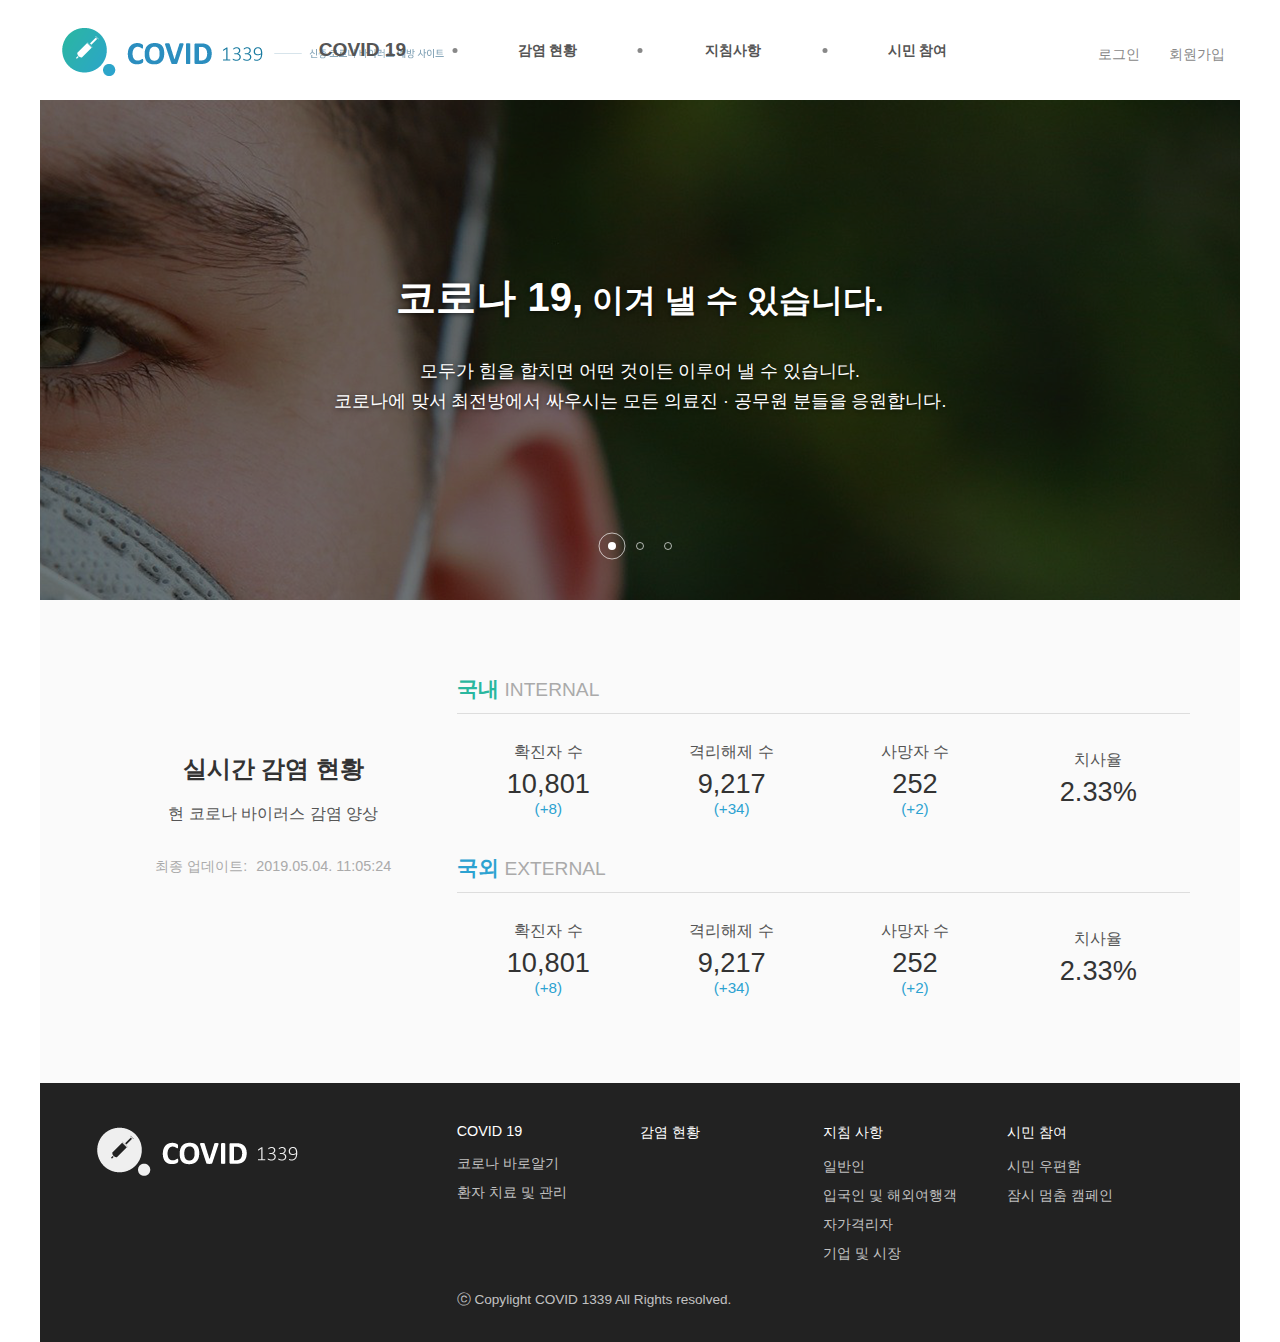
==== commit bbdbfa42: "add js files" ====
--- a/index.html
+++ b/index.html
@@ -13,6 +13,8 @@
     <title>COVID 1339 | 신종 코로나 바이러스</title>
     <link rel="stylesheet" href="css/style.css">
     <link rel="icon" href="images/Slogo.png">
+    <script src="js/jquery-3.5.1.js"></script>
+    <script src="js/main-slide.js"></script>
 </head>
 <body>
     <!-- HEADER -->
--- a/css/style.css
+++ b/css/style.css
@@ -177,9 +177,12 @@
 }
 
 .visual .images img {
+    top: -100%;
     object-fit: cover;
     object-position: center top;
 }
+
+.visual .images img:first-child { top: 0; }
 
 /* VISUAL - texts */
 
